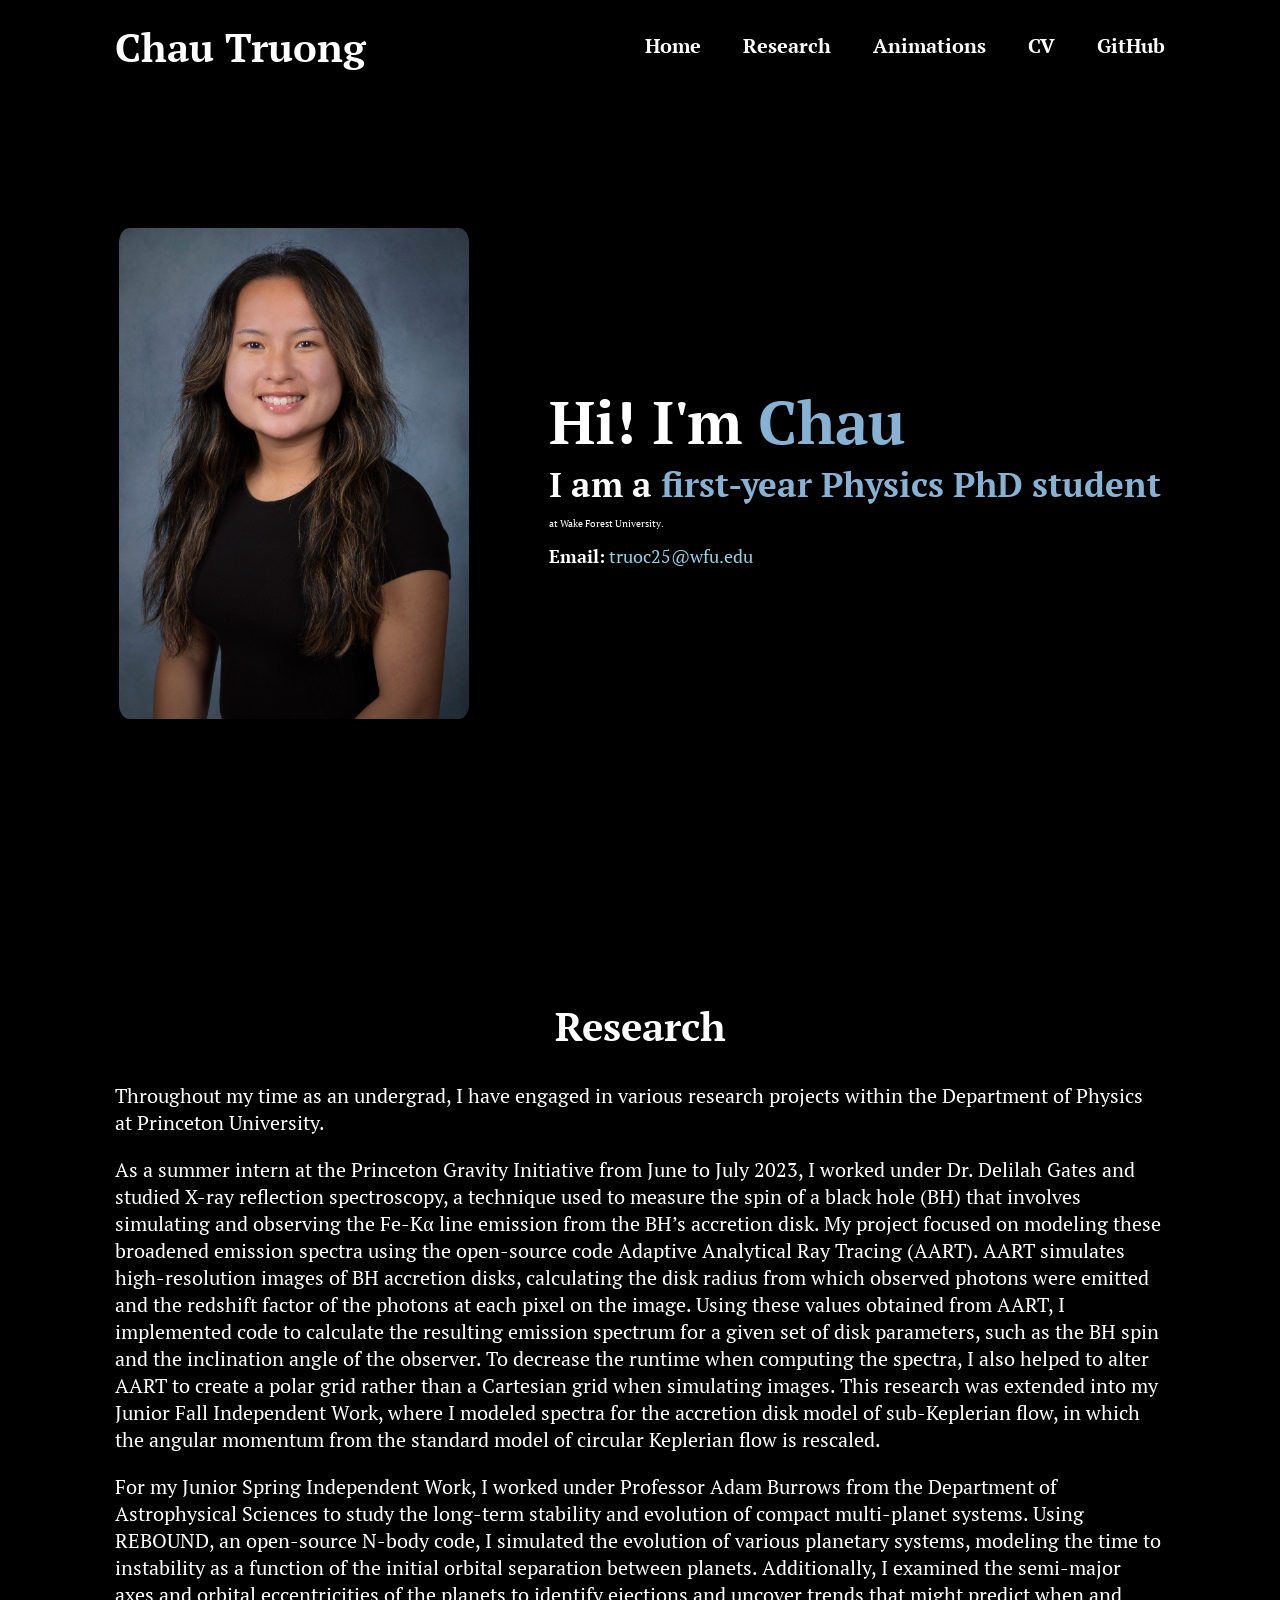
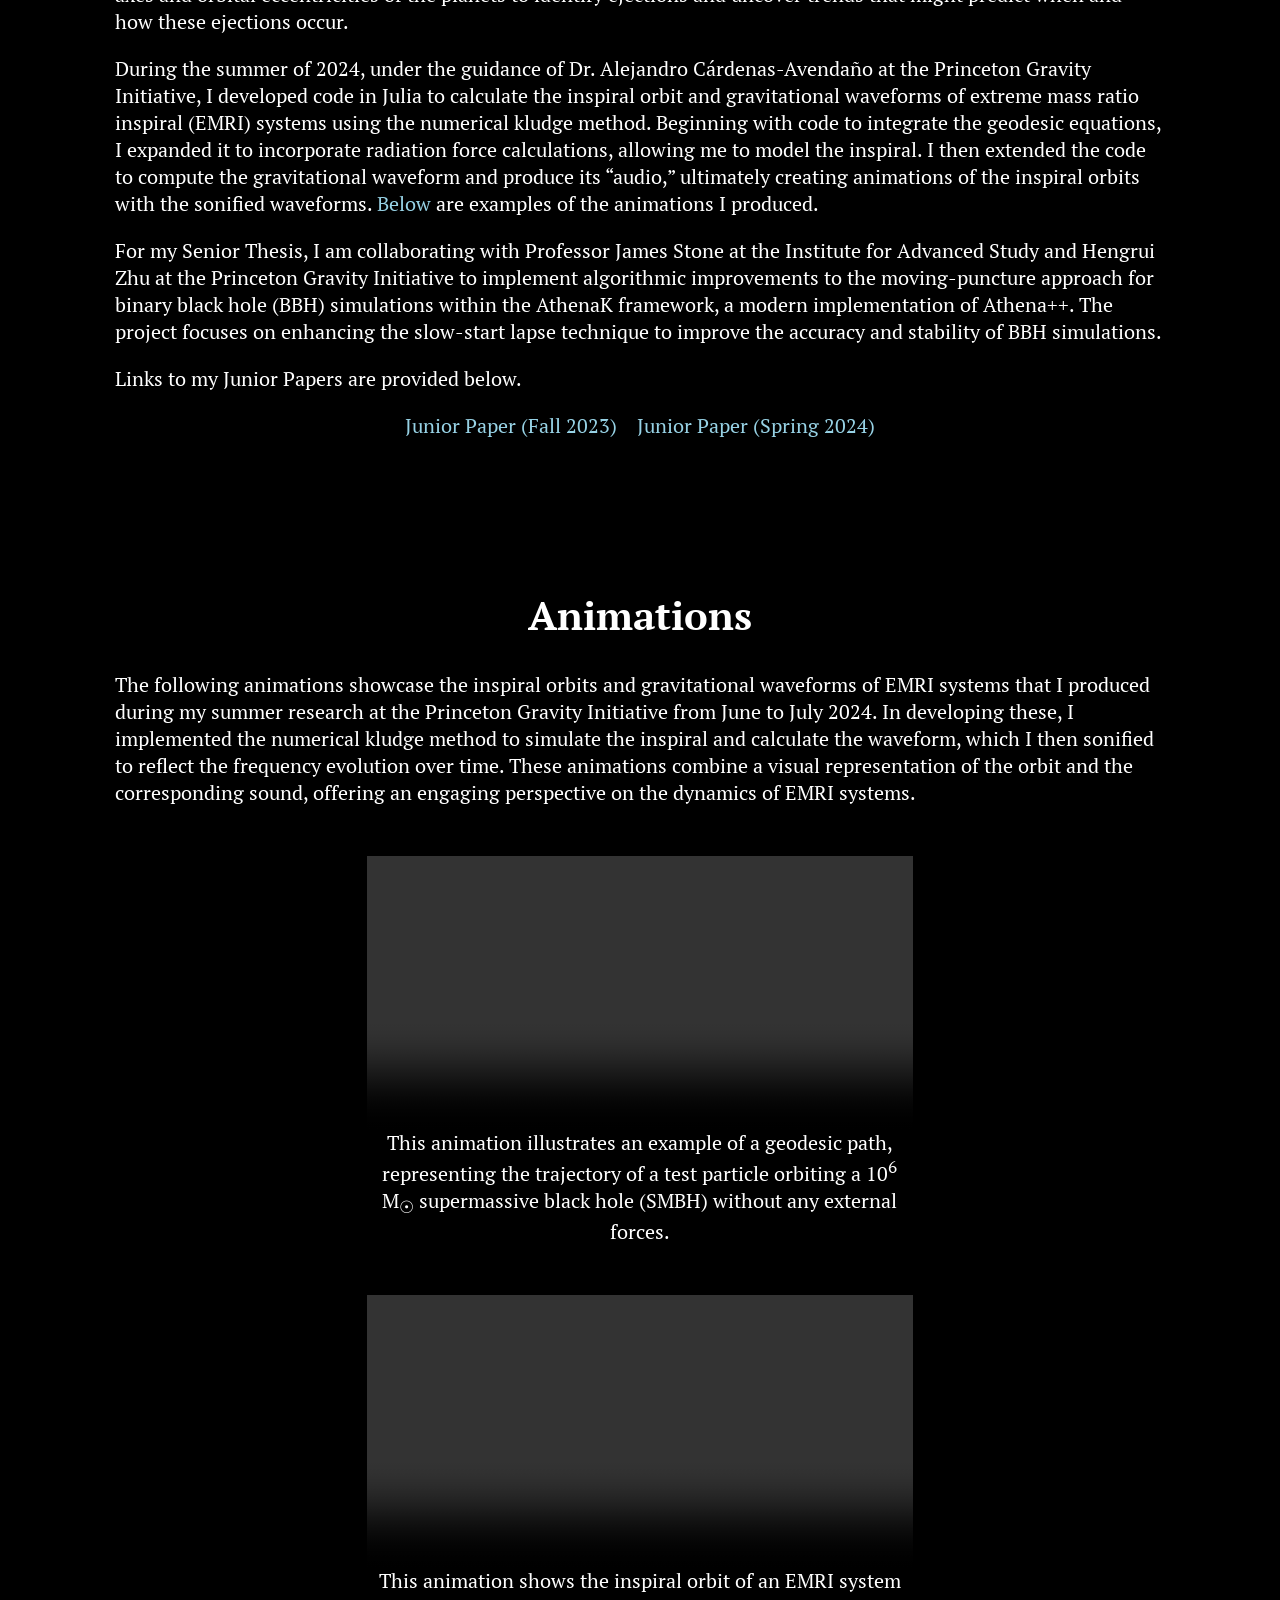
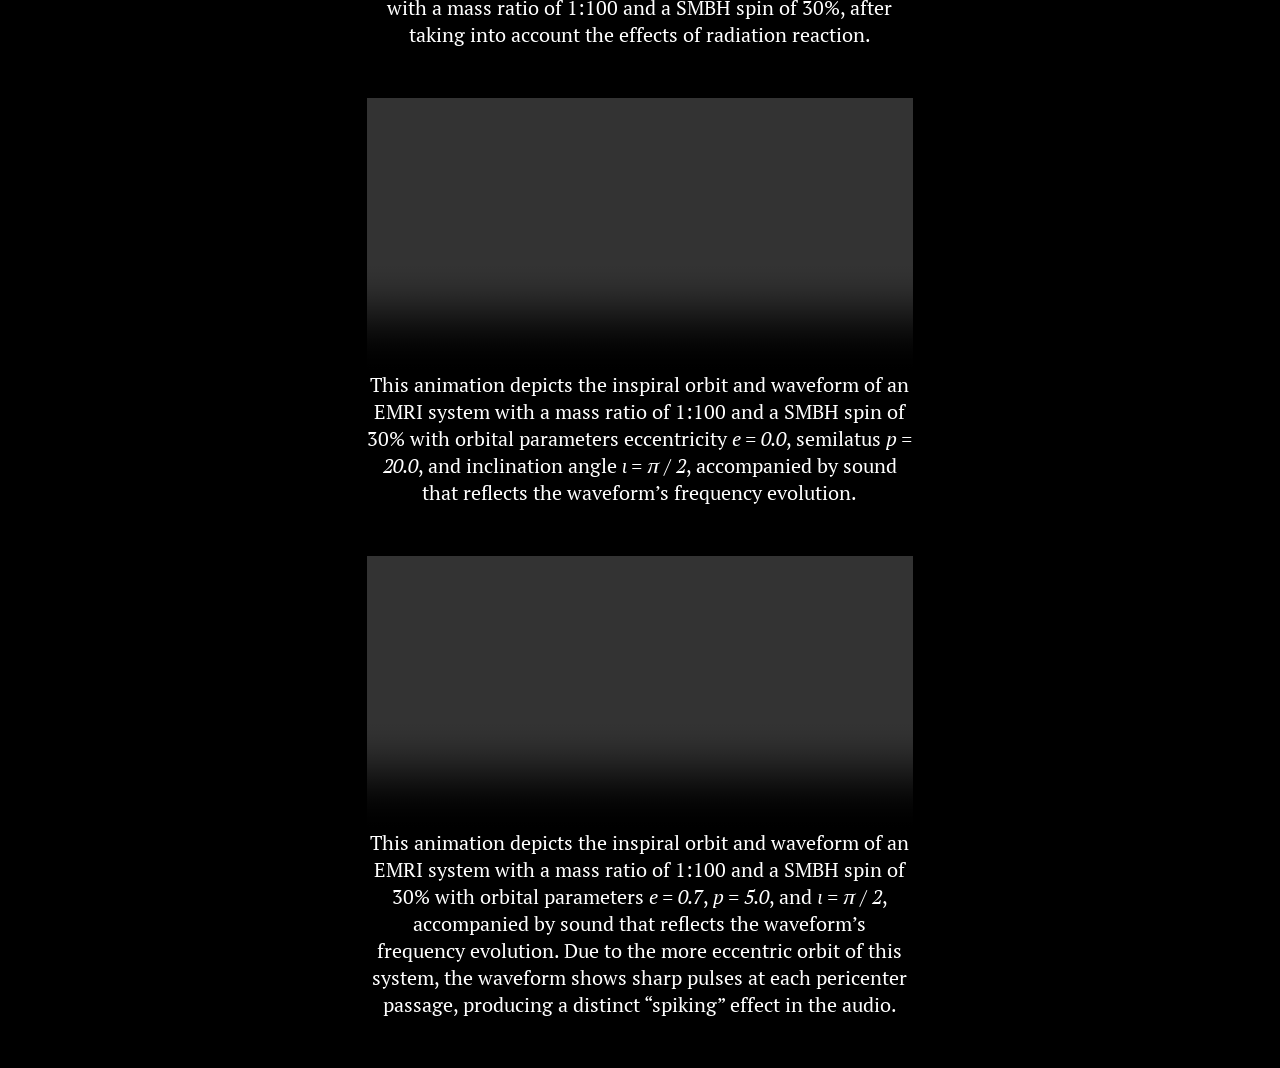
==== index.html @ 66f04764 "update november 2025" ====
<!DOCTYPE html>
<html lang="en">

<head>
    <meta charset="UTF-8">
    <meta name="viewport" content="width=device-width, initial-scale=1.0">
    <link rel="stylesheet" href="https://cdnjs.cloudflare.com/ajax/libs/font-awesome/6.5.2/css/all.min.css">
    <link rel="stylesheet" href="style.css">
    <title>Chau Truong</title>
    <style>
        html {
            scroll-behavior: smooth;
        }
    </style>
</head>

<body>

    <!-- Menu links -->
    <header>
        <a href="#" class="logo">Chau Truong</a>
        <nav>
            <a href="#home" class="active">Home</a>
            <a href="#research" class="active">Research</a>
            <a href="#animations" class="active">Animations</a>
            <a href="cv-fall24.pdf" class="active" target="_blank">CV</a>
            <a href="https://github.com/chautruo15" class="active" target="_blank">GitHub</a>
        </nav>
        <div class="menu-toggle" onclick="toggleMenu()">
            ☰
        </div>
    </header>

    <script>
        const menuToggle = document.querySelector('.menu-toggle');
        const nav = document.querySelector('nav');

        menuToggle.addEventListener('click', () => {
            nav.classList.toggle('active');
        });

        window.addEventListener('resize', () => {
            if (window.innerWidth > 1050) {
                nav.classList.remove('active'); // Remove 'active' class if screen width exceeds 1050px
            }
        });
    </script>

    <!-- About me -->
    <section id="home" class="home">
        <div class="home-img">
            <img src="faceboard.jpg" alt="" style="width: 350px; height: auto;">
        </div>
        <div class="home-content">
            <h1>Hi! I'm <span>Chau</span></h1>
            <h3 class="typing-text">I am a <span>first-year Physics PhD student</span></h3> at Wake Forest University.
            <!-- <p>
                About me text
            </p> -->
            <p class="email"><b>Email:</b> <a href="mailto:truoc25@wfu.edu" style="color: #97d2e5">truoc25@wfu.edu</a></p>
        </div>
    </section>

    <!-- Research -->
    <section id="research" class="research">
        <h2>Research</h2>
        <p>
            Throughout my time as an undergrad, I have engaged in various 
            research projects within the Department of Physics at Princeton University.
        </p>

        <p>
            As a summer intern at the Princeton Gravity Initiative from June to July 2023, 
            I worked under Dr. Delilah Gates and studied X-ray reflection spectroscopy, 
            a technique used to measure the spin of a black hole (BH) that involves 
            simulating and observing the Fe-K&alpha; line emission from the BH’s accretion disk. 
            My project focused on modeling these broadened emission spectra using the open-source 
            code Adaptive Analytical Ray Tracing (AART). AART simulates high-resolution images 
            of BH accretion disks, calculating the disk radius from which observed photons 
            were emitted and the redshift factor of the photons at each pixel on the image. 
            Using these values obtained from AART, I implemented code to calculate the resulting 
            emission spectrum for a given set of disk parameters, such as the BH spin and the 
            inclination angle of the observer. To decrease the runtime when computing the spectra, 
            I also helped to alter AART to create a polar grid rather than a Cartesian grid 
            when simulating images. This research was extended into my Junior Fall Independent Work, 
            where I modeled spectra for the accretion disk model of sub-Keplerian flow, in which the angular 
            momentum from the standard model of circular Keplerian flow is rescaled. 
        </p>

        <p>
            For my Junior Spring Independent Work, I worked under Professor Adam Burrows 
            from the Department of Astrophysical Sciences to study the long-term stability 
            and evolution of compact multi-planet systems. Using REBOUND, an open-source N-body code, 
            I simulated the evolution of various planetary systems, modeling the time to instability 
            as a function of the initial orbital separation between planets. Additionally, I examined 
            the semi-major axes and orbital eccentricities of the planets to identify ejections and uncover 
            trends that might predict when and how these ejections occur.
        </p>

        <p>
            During the summer of 2024, under the guidance of Dr. Alejandro Cárdenas-Avendaño at the 
            Princeton Gravity Initiative, I developed code in Julia to calculate the inspiral orbit 
            and gravitational waveforms of extreme mass ratio inspiral (EMRI) systems using the numerical 
            kludge method. Beginning with code to integrate the geodesic equations, I expanded it to 
            incorporate radiation force calculations, allowing me to model the inspiral. I then extended 
            the code to compute the gravitational waveform and produce its “audio,” ultimately creating 
            animations of the inspiral orbits with the sonified waveforms. 
            <a href="#animations" class="active" style="color: #97d2e5">Below</a> are examples of the 
            animations I produced.
        </p>

        <p> 
            For my Senior Thesis, I am collaborating with Professor James Stone at the Institute for 
            Advanced Study and Hengrui Zhu at the Princeton Gravity Initiative to implement 
            algorithmic improvements to the moving-puncture approach for binary black hole (BBH) 
            simulations within the AthenaK framework, a modern implementation of Athena++. 
            The project focuses on enhancing the slow-start lapse technique to improve the 
            accuracy and stability of BBH simulations.
        </p>

        <!-- JP links -->
        <p>Links to my Junior Papers are provided below.</p>
        <div class="jp-pdfs">
            <a href="fall-jp.pdf" style="color: #97d2e5" target="_blank">Junior Paper (Fall 2023)</a>
            <a href="spring-jp.pdf" style="color: #97d2e5" target="_blank">Junior Paper (Spring 2024)</a>
        </div>
    </section>

    <!-- Animations -->
    <section id="animations" class="animations">
        <h2>Animations</h2>
        <p>
            The following animations showcase the inspiral orbits and 
            gravitational waveforms of EMRI systems that I produced during 
            my summer research at the Princeton Gravity Initiative from June 
            to July 2024. In developing these, I implemented the numerical 
            kludge method to simulate the inspiral and calculate the waveform, 
            which I then sonified to reflect the frequency evolution over time. 
            These animations combine a visual representation of the orbit and 
            the corresponding sound, offering an engaging perspective on the 
            dynamics of EMRI systems.
        </p>
    
        <!-- MP4s -->
        <div class="video-container">
            <video controls>
                <source src="./geodesics-two-panel.mp4" type="video/mp4">
            </video>
            <p>
                This animation illustrates an example of a geodesic path, 
                representing the trajectory of a test particle orbiting a 
                10<sup>6</sup> M<sub>&#x2609;</sub> supermassive black hole 
                (SMBH) without any external forces.
            </p>
        </div>
    
        <div class="video-container">
            <video controls>
                <source src="./inspiral-two-panel.mp4" type="video/mp4">
            </video>
            <p>
                This animation shows the inspiral orbit of an EMRI system with 
                a mass ratio of 1:100 and a SMBH spin of 30%, after taking into 
                account the effects of radiation reaction.
            </p>
        </div>
    
        <div class="video-container">
            <video controls>
                <source src="./inspiral-waveform-animation-sound-e0.0-p20.0-iota1.57-v2.mp4" type="video/mp4">
            </video>
            <p>
                This animation depicts the inspiral orbit and waveform of an 
                EMRI system with a mass ratio of 1:100 and a SMBH spin of 30% 
                with orbital parameters eccentricity <i>e = 0.0</i>, semilatus <i>p = 20.0</i>, 
                and inclination angle <i>&iota; = &pi; / 2</i>, accompanied by sound that 
                reflects the waveform’s frequency evolution.
            </p>
        </div>
    
        <div class="video-container">
            <video controls>
                <source src="./inspiral-waveform-animation-sound-e0.7-p5.0-iota1.57-v2.mp4" type="video/mp4">
            </video>
            <p>
                This animation depicts the inspiral orbit and waveform of an 
                EMRI system with a mass ratio of 1:100 and a SMBH spin of 30% 
                with orbital parameters <i>e = 0.7</i>, <i>p = 5.0</i>, and 
                <i>&iota; = &pi; / 2</i>, accompanied by sound that reflects the 
                waveform’s frequency evolution. Due to the more eccentric 
                orbit of this system, the waveform shows sharp pulses at 
                each pericenter passage, producing a distinct “spiking” 
                effect in the audio.
            </p>
        </div>
    </section>    

</body>

</html>
---- style.css ----
@import url('https://fonts.googleapis.com/css2?family=PT+Serif:ital,wght@0,400;0,700;1,400;1,700&display=swap');

*{
    border: none;
    box-sizing: border-box;
    font-family: 'PT Serif';
    margin: 0;
    outline: none;
    padding: 0;
    text-decoration: none;
}

html{
    font-size: 62.5%;
}

body{
    background-color: black;
    color: white;
    width: 100%;
    height: 100vh;
}

header{
    position: fixed;
    top: 0;
    left: 0;
    align-items: center;
    background-color: black;
    display: flex;
    justify-content: space-between;
    width: 100%;
    padding: 2rem 9%;
    z-index: 100;
}

.logo{
    color: white;
    cursor: pointer;
    font-size: 4rem;
    font-weight: 1000;
    transition: 0.5s ease;
}

.logo:hover {
    transform: scale(1.1);
}

nav a {
    border-bottom: 3px solid transparent; 
    color: white;
    display: inline-block;
    font-size: 2rem;
    font-weight: 550;
    margin-left: 4rem;
    transition: transform 0.3s ease, color 0.3s ease;
}

nav a:hover {
    border-bottom: 3px solid #87b2d3;
    color: #87b2d3;
    transform: scale(1.1);
}

.menu-toggle {
    color: white;
    cursor: pointer;
    display: none;
    font-size: 4rem;
    position: absolute; 
    top: 1.2rem;
    right: 1.2rem;
    z-index: 101;
    transition: 0.5s ease;
}

.menu-toggle:hover {
    transform: scale(1.1);
}

@media (max-width: 1050px) {
    .menu-toggle {
        cursor: pointer;
        display: block;
        position: absolute;
        top: 1rem;
        right: 1rem;
    }
    nav {
        position: absolute;
        top: 90px;
        right: 0;
        width: 98.5%;
        max-height: 0;
        background-color: black;
        overflow: hidden;
        transform: translateY(-20px);
        transition: max-height 0.5s ease-in-out, transform 0.5s ease-in-out;
        display: flex;
        flex-direction: column;
        align-items: flex-start;
    }
    
    nav.active {
        visibility: visible;
        max-height: 500px;
        padding-bottom: 0.65rem;
        transform: translateY(0);
        transition: max-height 0.5s ease-in-out, transform 0.5s ease-in-out;
    }

    nav a {
        display: inline-block;
        font-size: 2rem;
        margin: 0.75rem;
        color: white;
        text-decoration: none;
        transition: color 0.3s ease;
    }

    nav a:hover {
        color: #87b2d3;
    }
}

section{
    min-height: 100vh;
    padding: 5rem 9% 5rem;
    padding-top: 10rem;
}

.home{
    align-items: center;
    background-color: black;
    display: flex;
    gap: 8rem;
    justify-content: center;
}

.home .home-content h1{
    font-size: 6rem;
    font-weight: 700;
    line-height: 1.3;
}

span{
    color: #87b2d3;
}

.home-content h3{
    font-size: 3.5rem;
    font-weight: 700;
    margin-bottom: 1rem;
}

.home-content p{
    font-size: 1.75rem;
}

.home-content .email {
    font-size: 1.75rem;
    margin-top: 1.5rem;
}

.home-img{
    border-radius: 50%;
}

.home-img img{
    position: relative;
    width: 32vw;
    border-radius: 3%;
    transition: 0.2s linear;
}

@media (max-width: 1050px) {
    .home {
        align-items: center;
        flex-direction: column;
    }
    .home-content {
        order: 1;
        margin-top: 5rem;
        text-align: center;
    }
    .home-img {
        order: 2;
    }
}

.research {
    /* align-items: center; */
    background-color: black;
    display: flex;
    flex-direction: column;
    gap: 2rem;
    text-align: left; 
}

.research h2 {
    color: white;
    font-size: 4rem;
    line-height: 1.3;
    margin-bottom: 1rem;
    text-align: center; 
}

.research p {
    font-size: 2rem;
}

.jp-pdfs {
    display: flex;
    font-size: 2rem;
    gap: 2rem;
    justify-content: center;
}

.animations {
    background-color: black;
    display: flex;
    flex-direction: column;
    gap: 2rem;
}

.animations h2 {
    color: white;
    font-size: 4rem;
    line-height: 1.3;
    margin-bottom: 1rem;
    text-align: center;
}

.animations p:first-of-type { 
    font-size: 2rem;
    text-align: left;
}

.animations .video-container {
    margin: auto;
    display: block;
    width: 50%;
    max-width: 100%;
    text-align: center;
    padding-top: 3rem;
}

.animations .video-container video {
    width: 100%;
    display: block;
}

.animations .video-container p {
    font-size: 2rem;
    text-align: center;
    margin: 0;
}

@media (max-width: 1300px) {
    .animations .video-container {
        width: 52%;
    }
}

@media (max-width: 1200px) {
    .animations .video-container {
        width: 55%;
    }
}

@media (max-width: 1100px) {
    .animations .video-container {
        width: 57%;
    }
}

@media (max-width: 1000px) {
    .animations .video-container {
        width: 60%;
    }
}

@media (max-width: 900px) {
    .animations .video-container {
        width: 65%;
    }
}

@media (max-width: 800px) {
    .animations .video-container {
        width: 70%;
    }
}

@media (max-width: 700px) {
    .animations .video-container {
        width: 75%;
    }
}

@media (max-width: 600px) {
    .animations .video-container {
        width: 80%;
    }
}

@media (max-width: 500px) {
    .animations .video-container {
        width: 90%;
    }
}

@media (max-width: 400px) {
    .animations .video-container {
        width: 98%;
    }
}
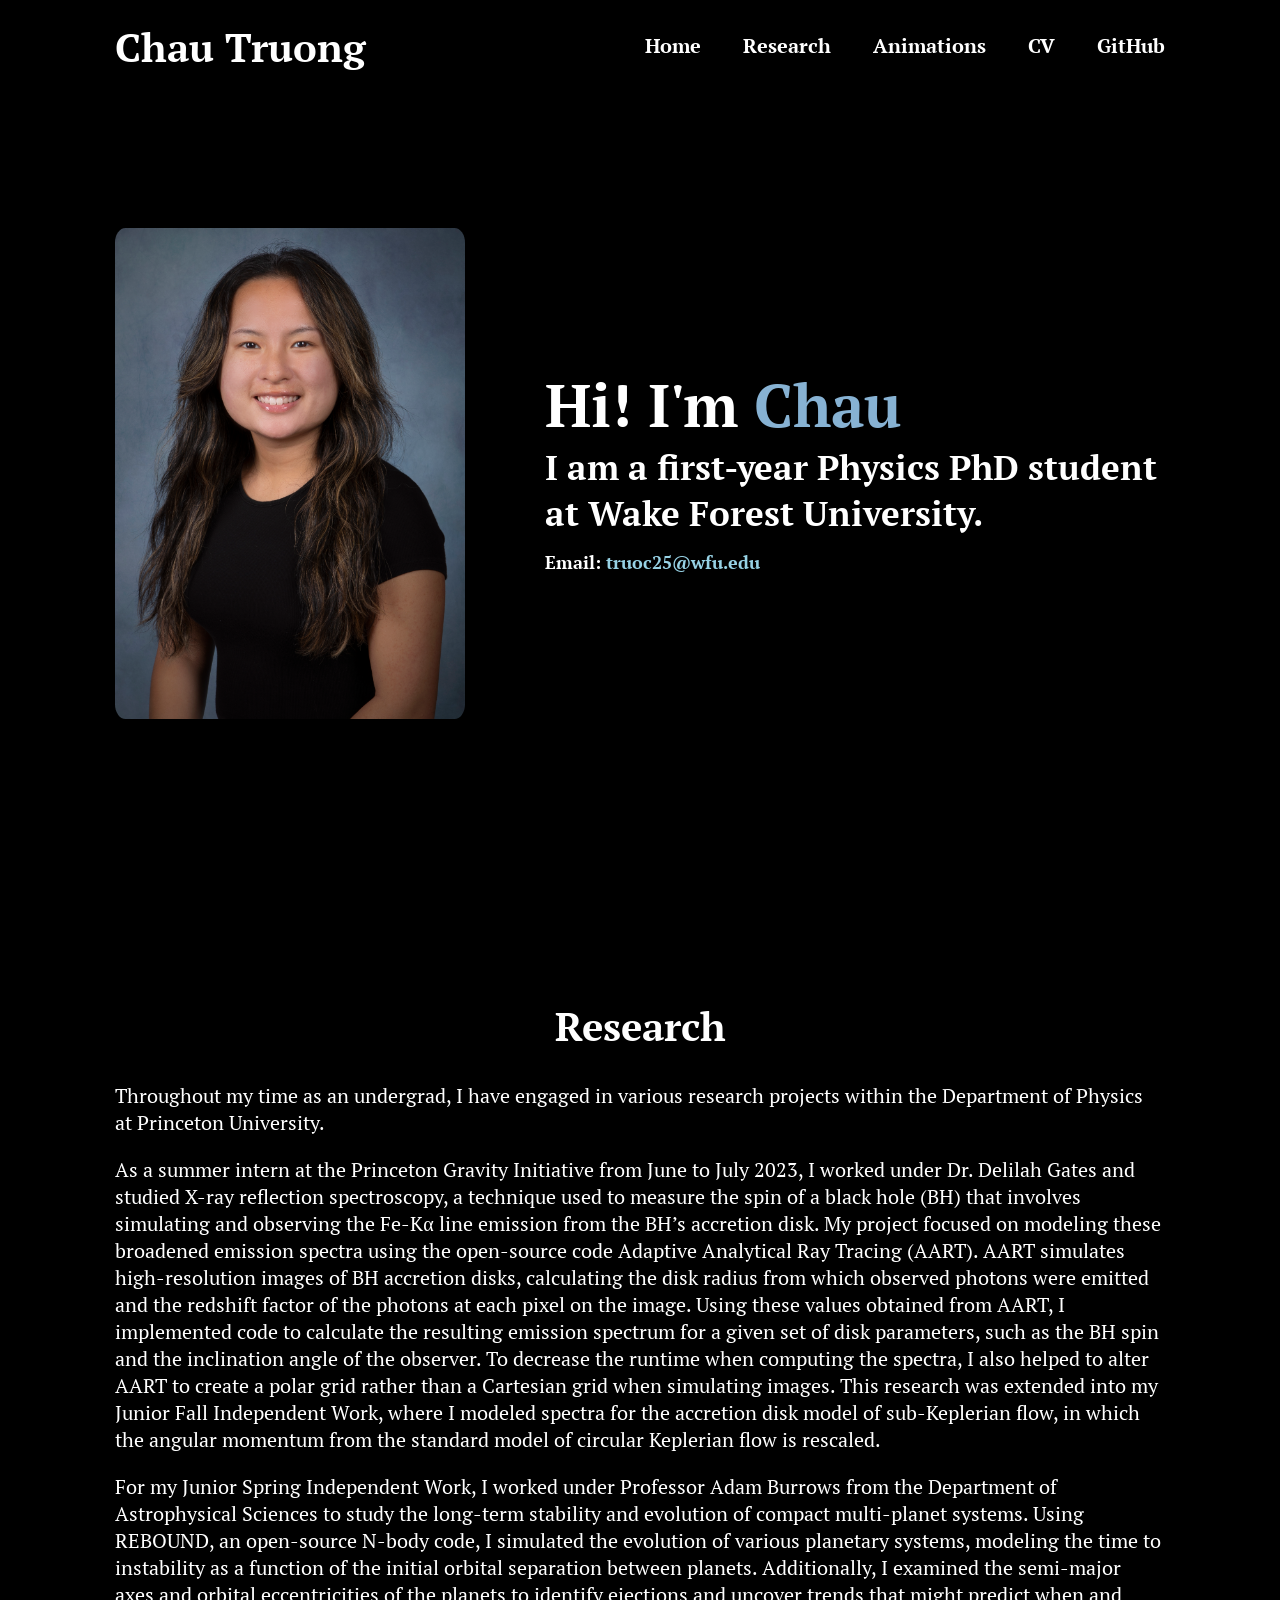
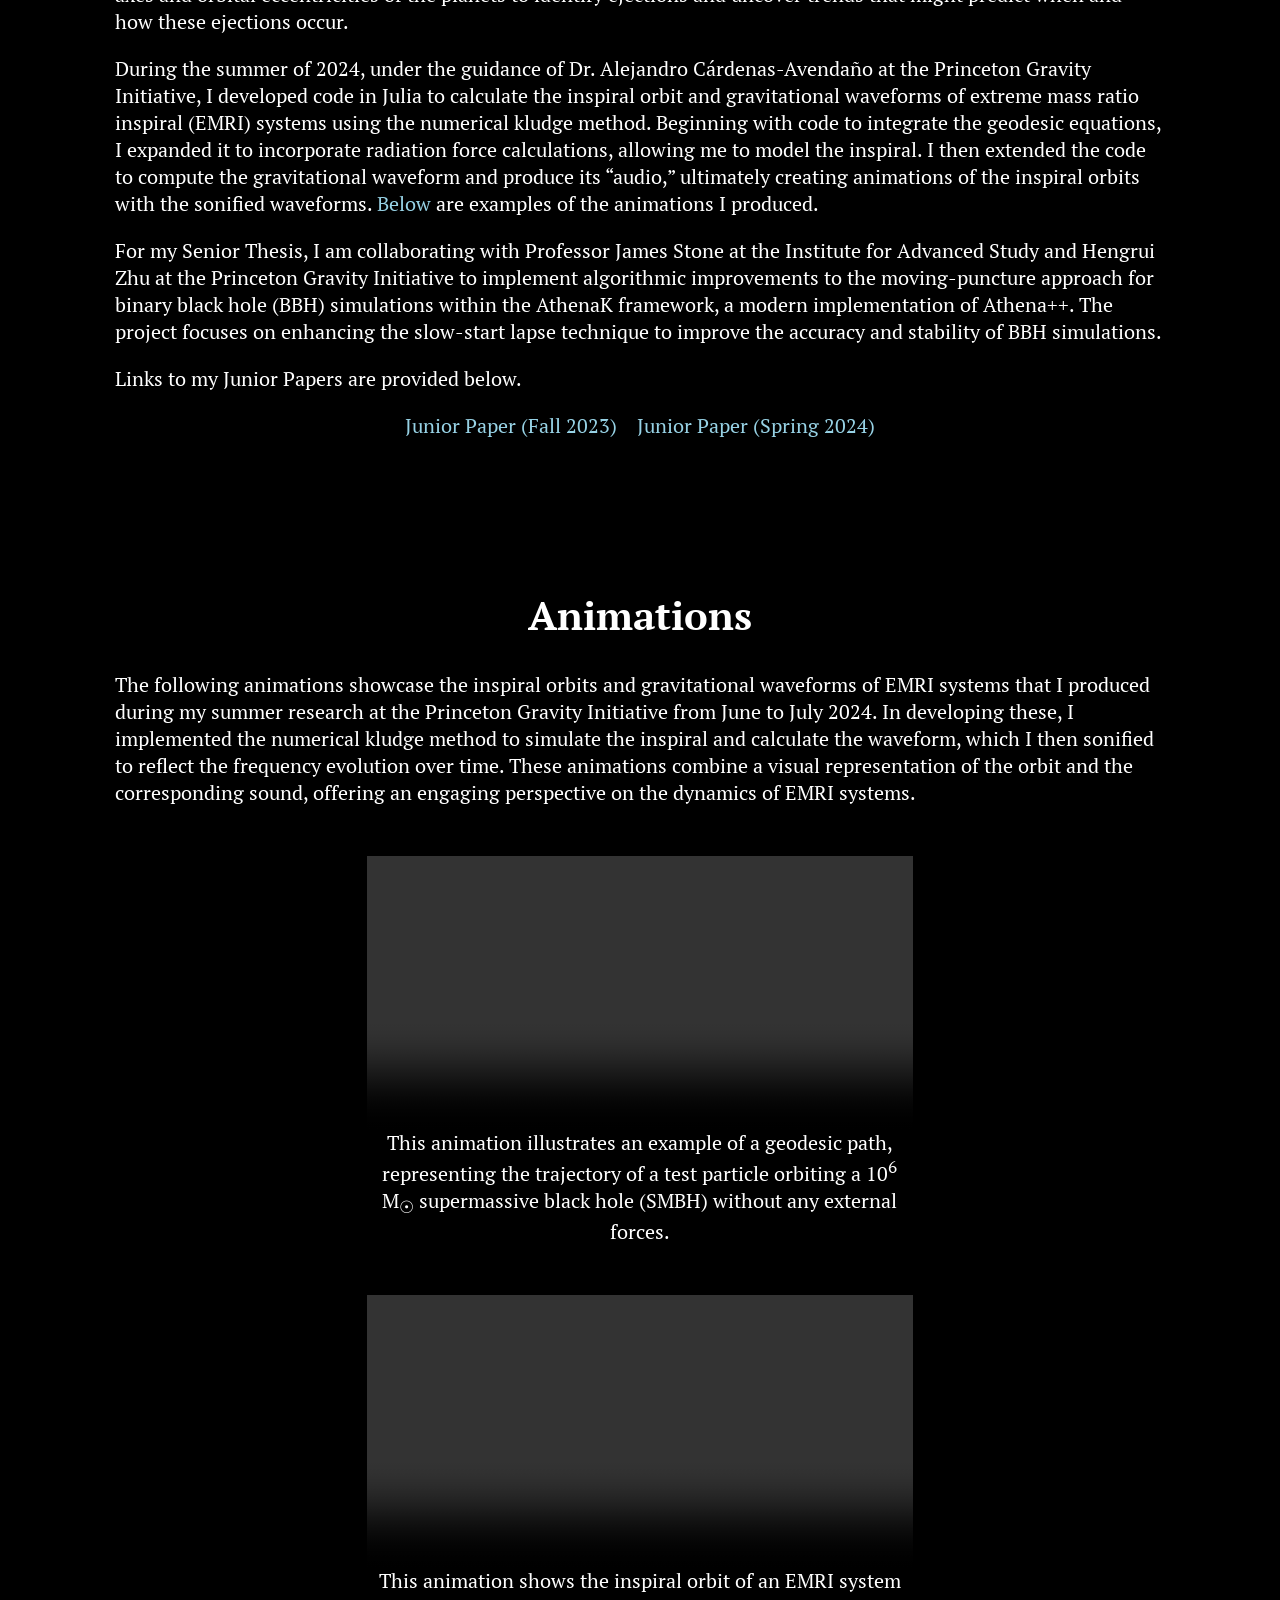
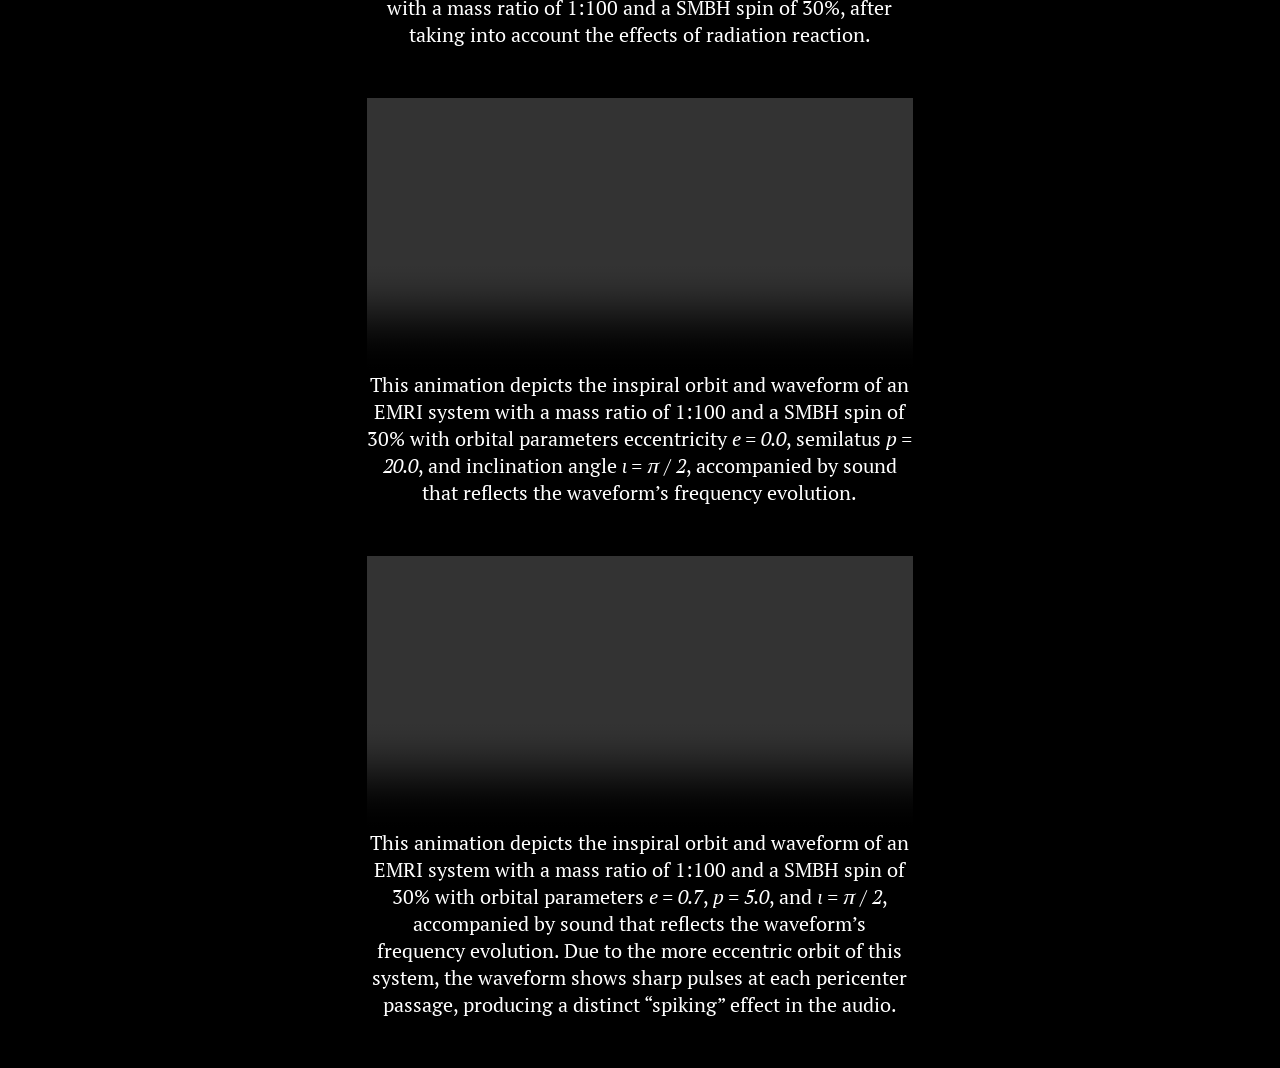
==== commit 9506e3f6: "fixed error from nov 25 update" ====
--- a/index.html
+++ b/index.html
@@ -53,7 +53,7 @@
         </div>
         <div class="home-content">
             <h1>Hi! I'm <span>Chau</span></h1>
-            <h3 class="typing-text">I am a <span>first-year Physics PhD student</span></h3> at Wake Forest University.
+            <h3 class="typing-text">I am a first-year Physics PhD student at Wake Forest University.
             <!-- <p>
                 About me text
             </p> -->
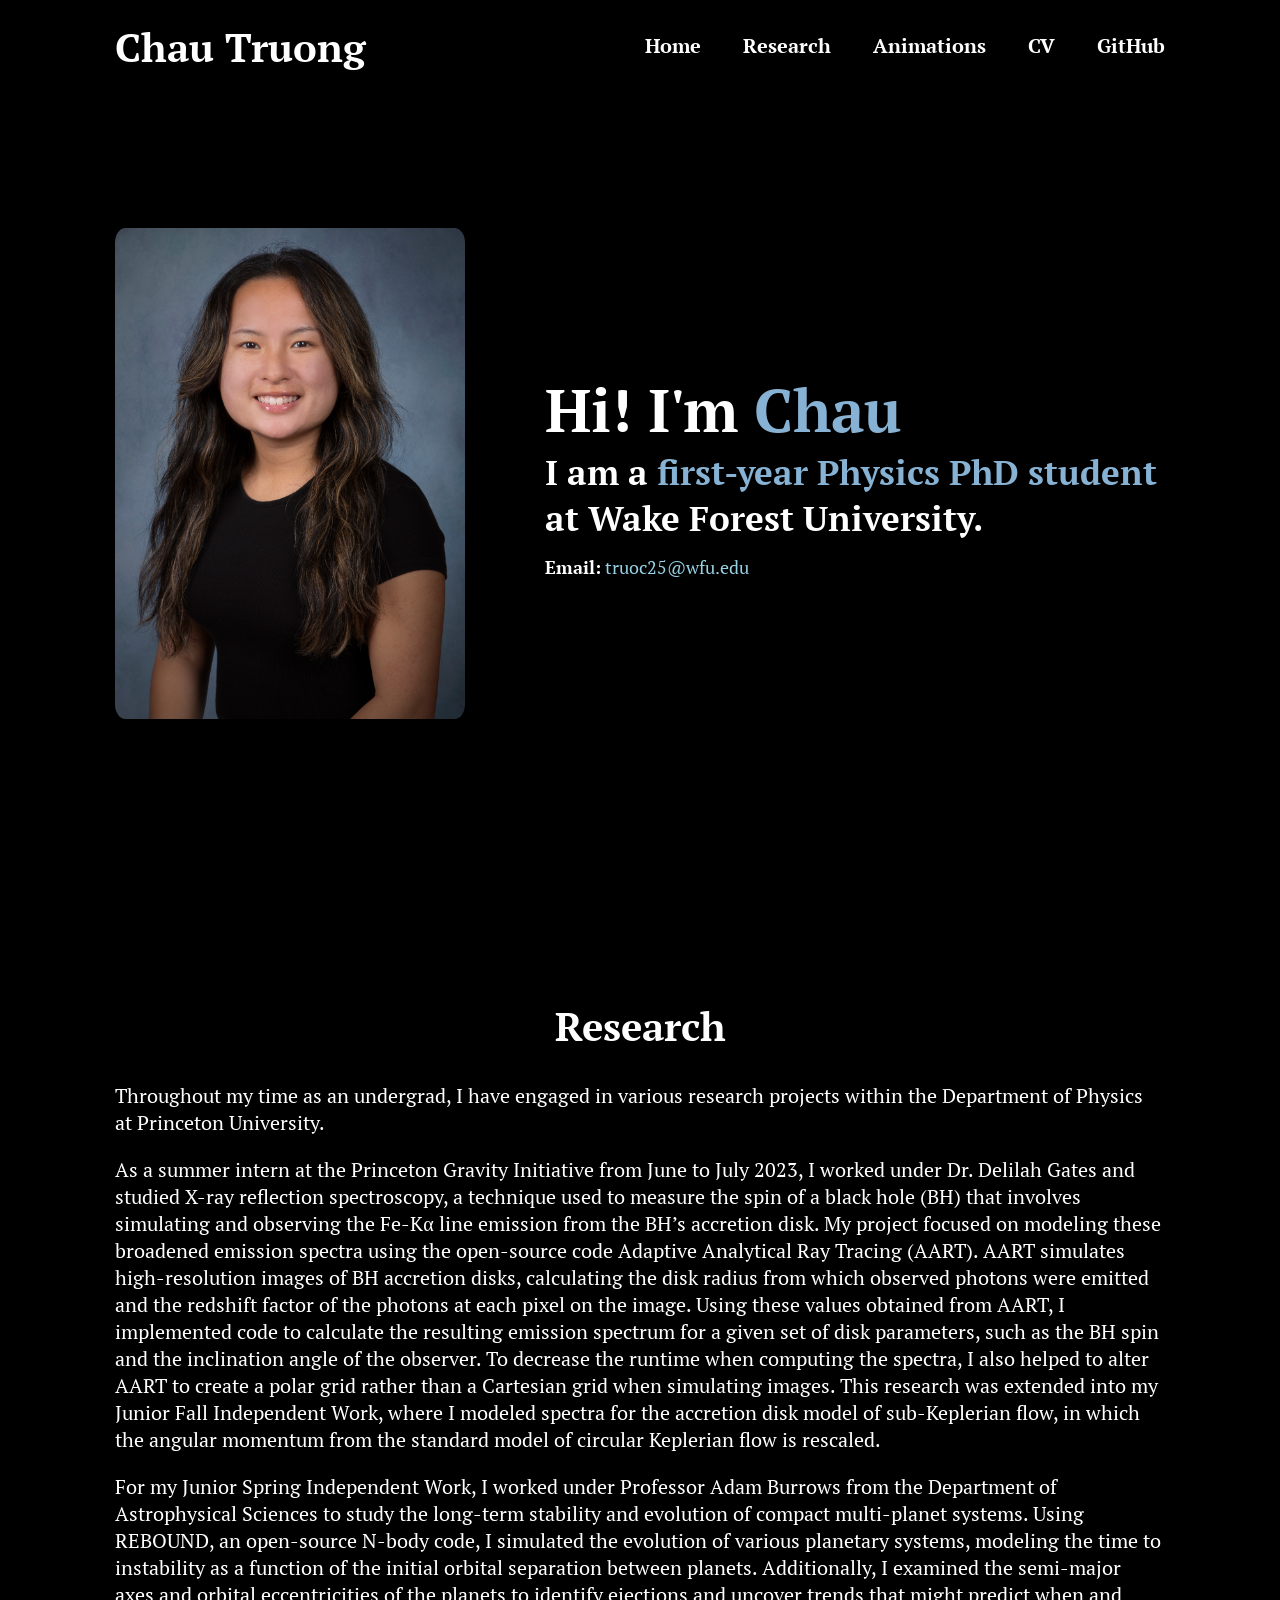
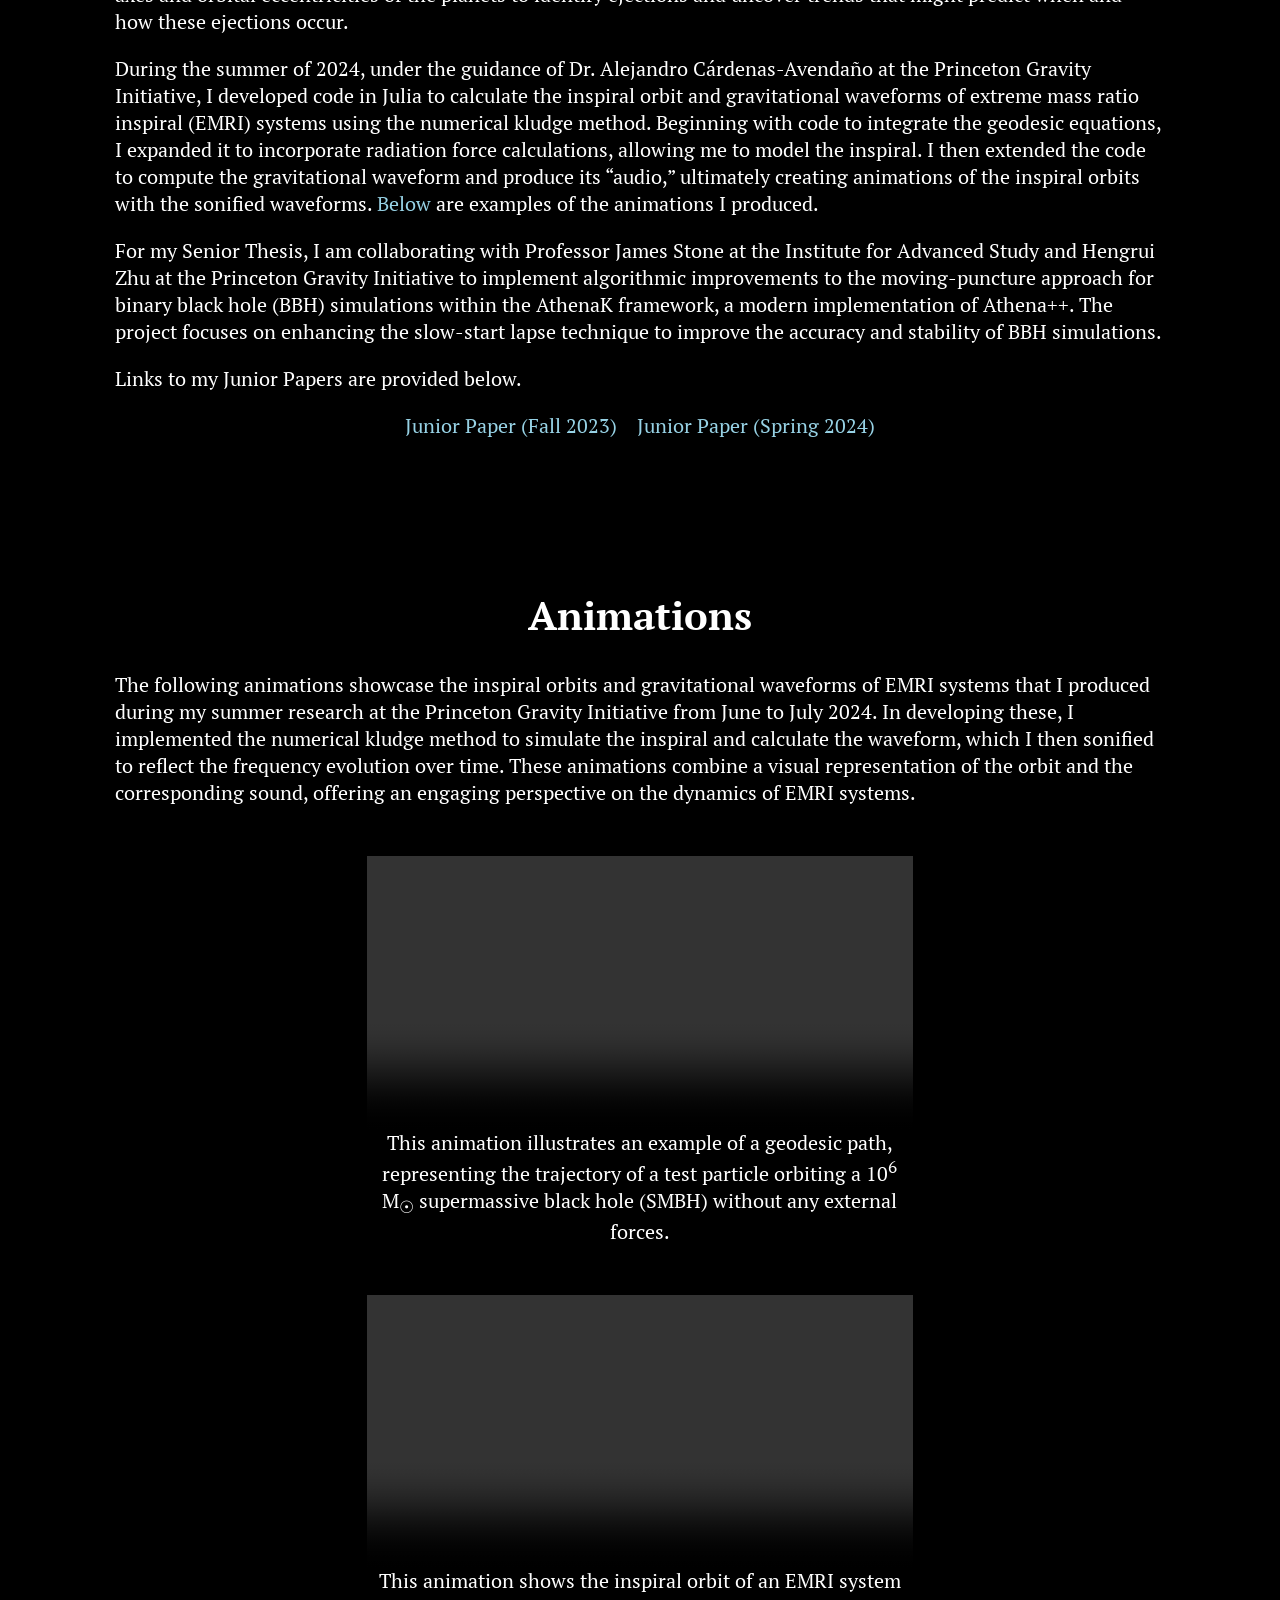
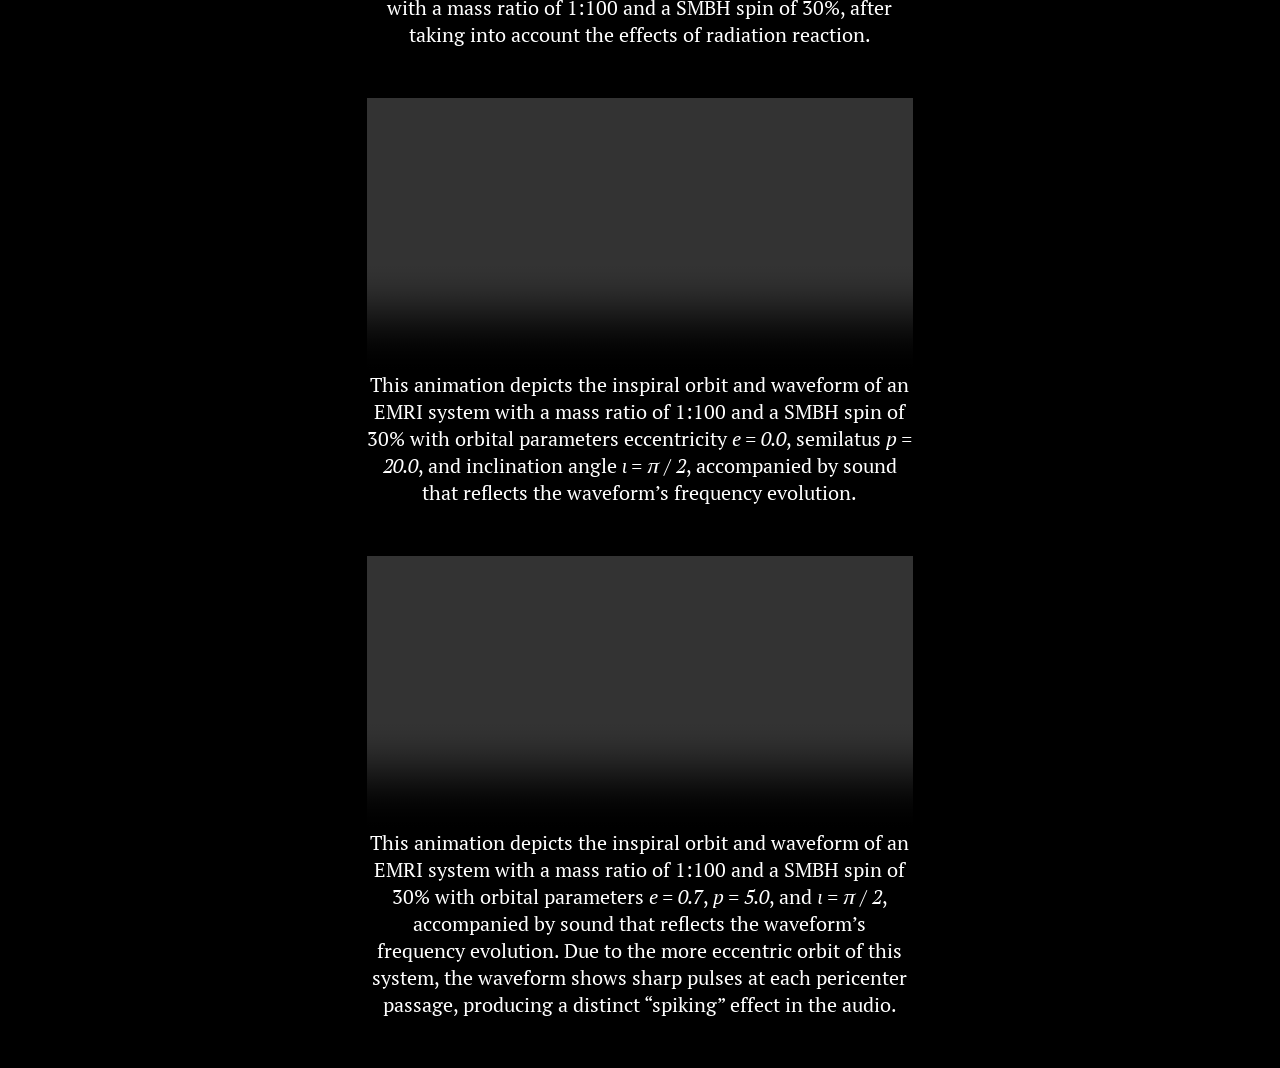
==== commit 1b1cbd8c: "fixed another error" ====
--- a/index.html
+++ b/index.html
@@ -53,7 +53,7 @@
         </div>
         <div class="home-content">
             <h1>Hi! I'm <span>Chau</span></h1>
-            <h3 class="typing-text">I am a first-year Physics PhD student at Wake Forest University.
+            <h3 class="typing-text">I am a <span>first-year Physics PhD student</span> at Wake Forest University.</h3>
             <!-- <p>
                 About me text
             </p> -->
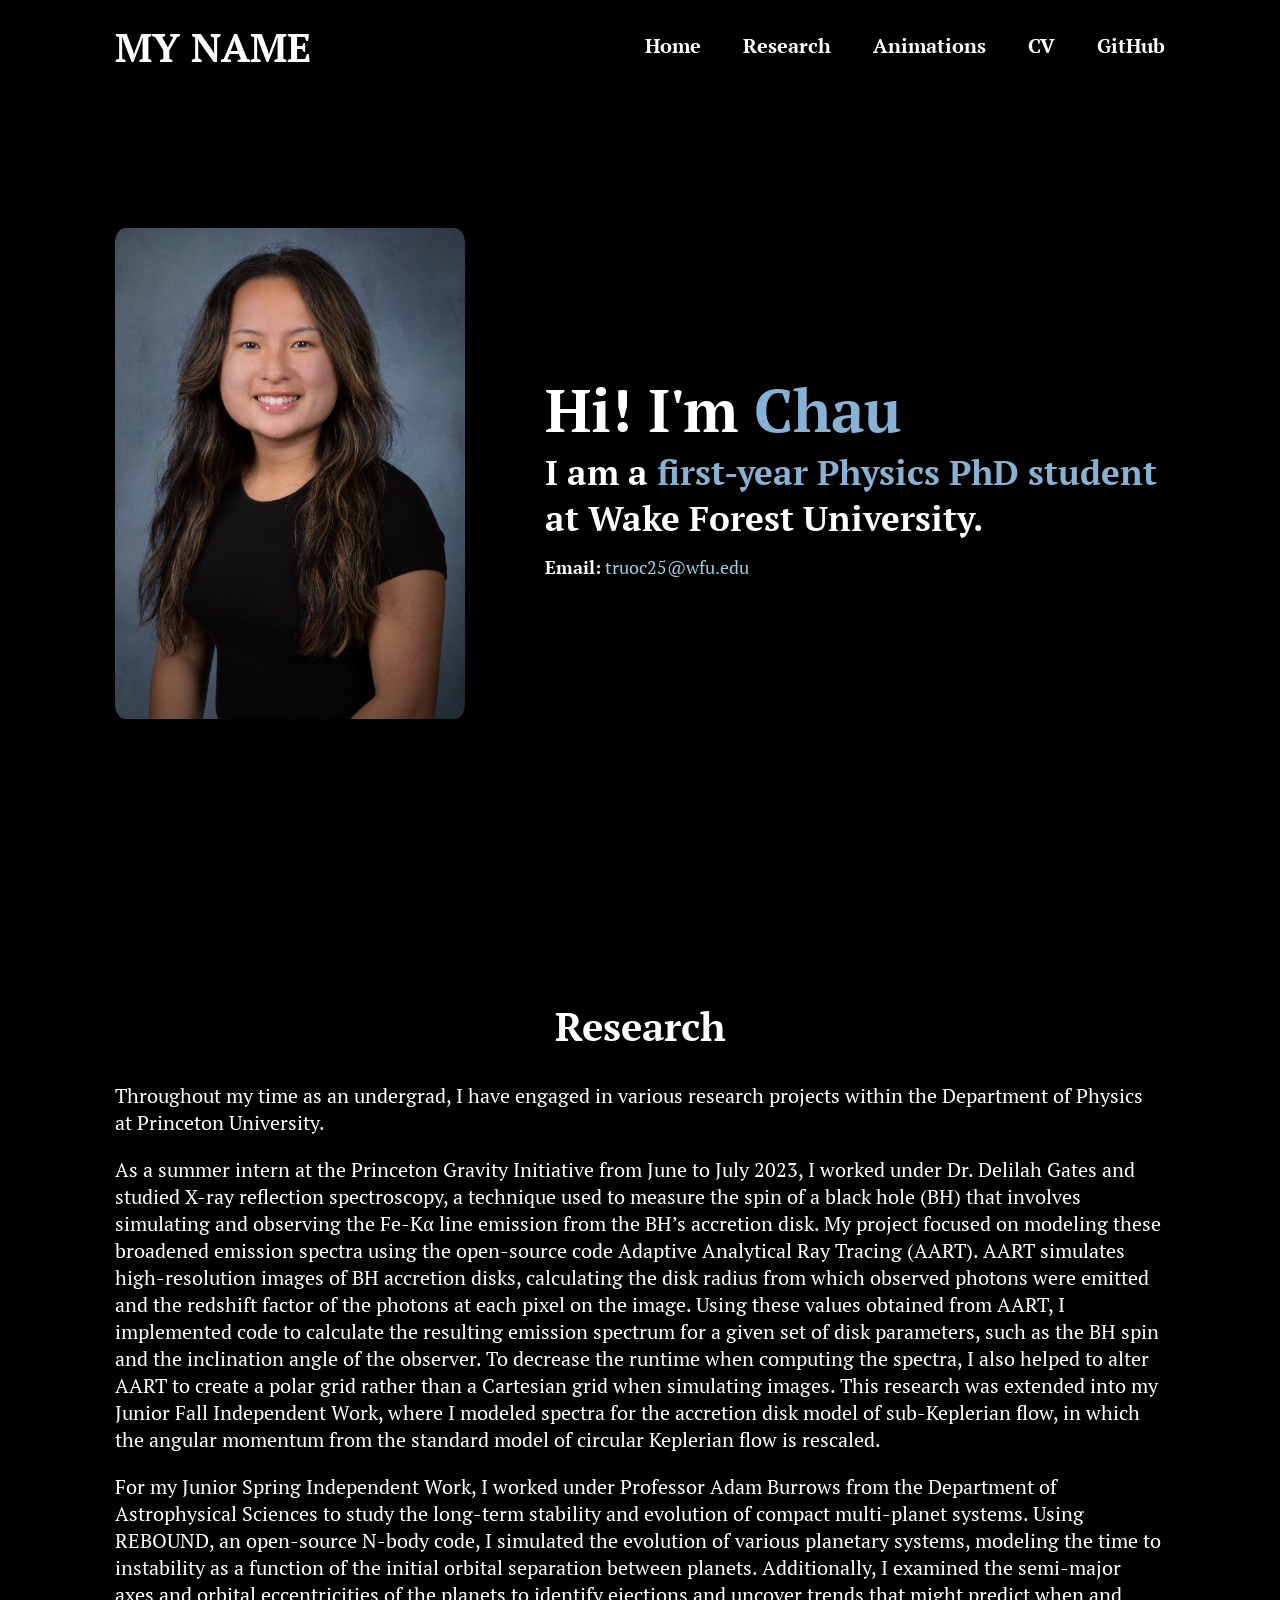
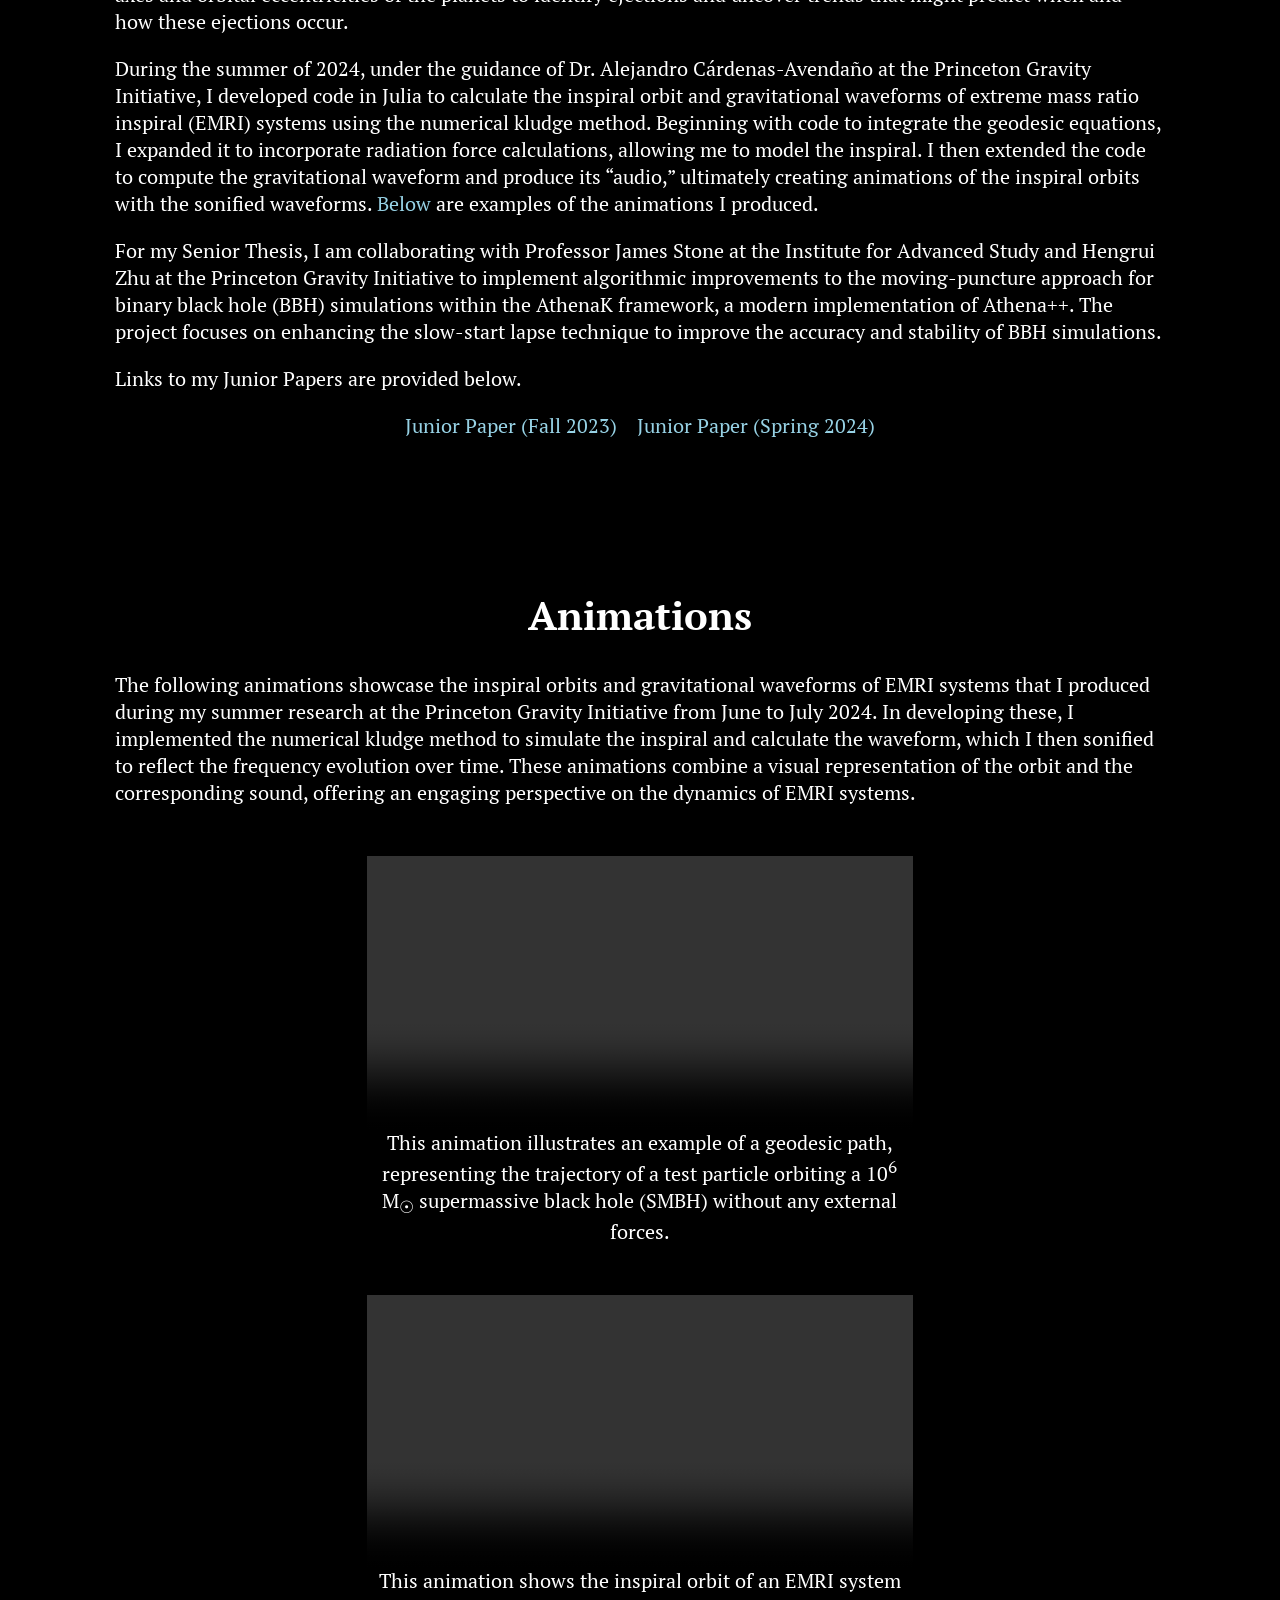
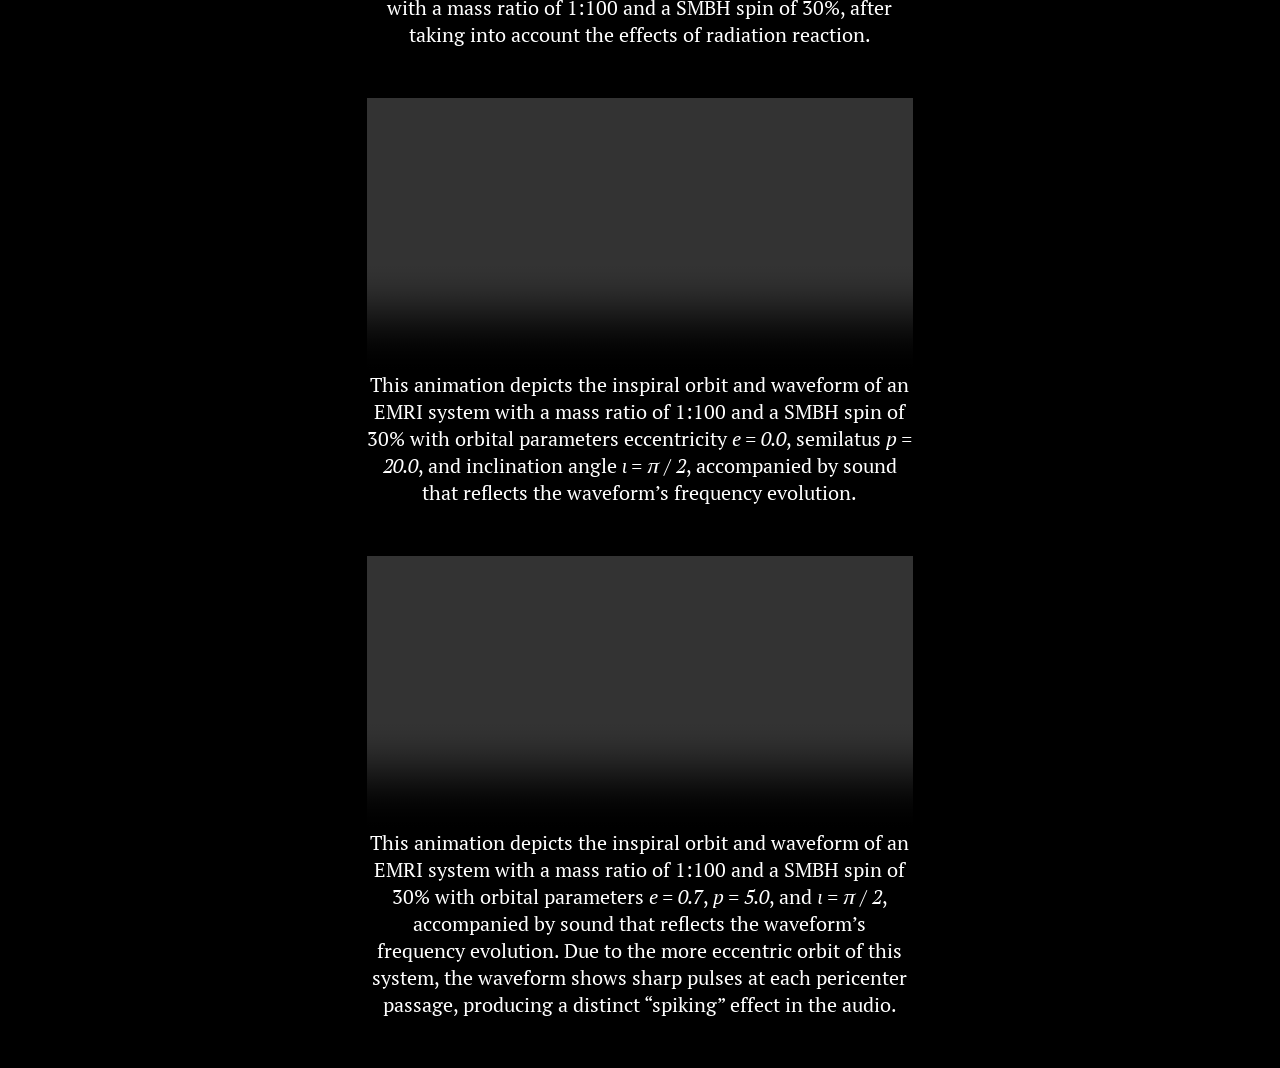
==== commit bb4bbe13: "Test" ====
--- a/index.html
+++ b/index.html
@@ -18,7 +18,7 @@
 
     <!-- Menu links -->
     <header>
-        <a href="#" class="logo">Chau Truong</a>
+        <a href="#" class="logo">MY NAME</a>
         <nav>
             <a href="#home" class="active">Home</a>
             <a href="#research" class="active">Research</a>
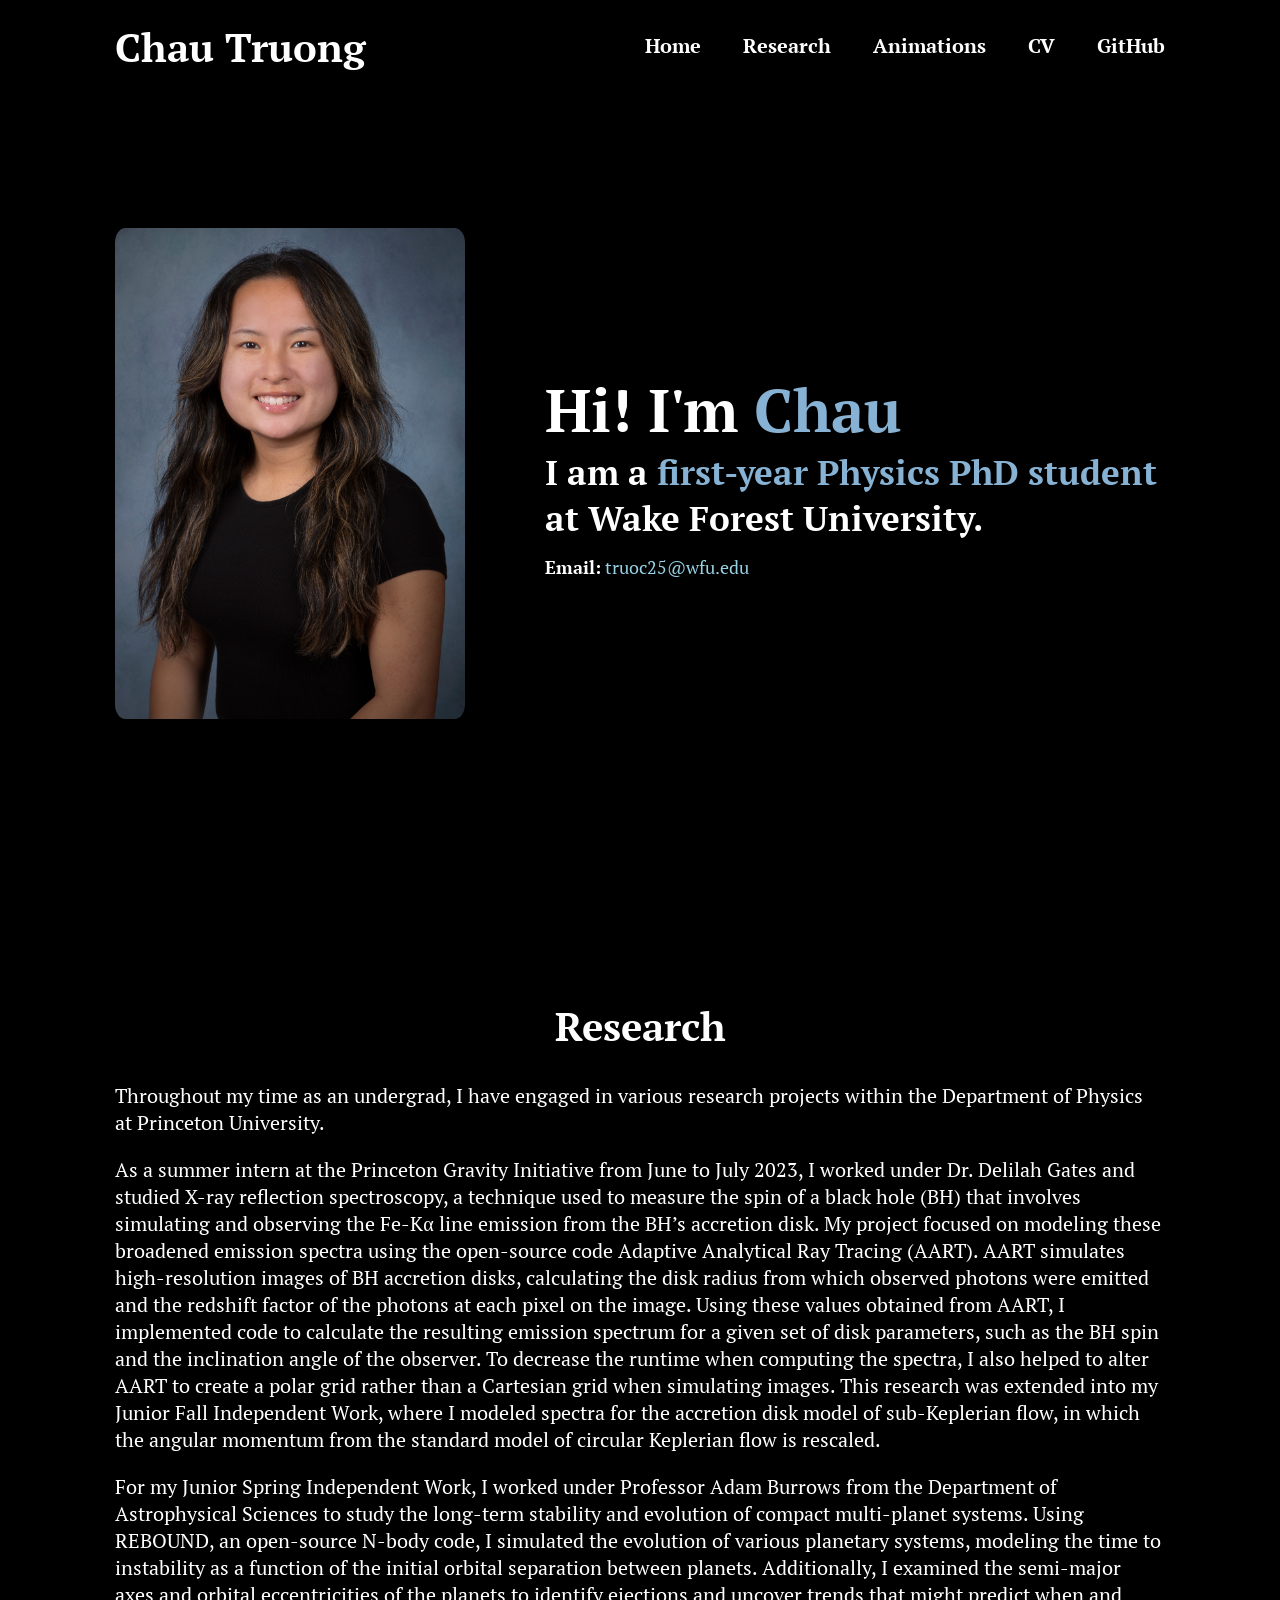
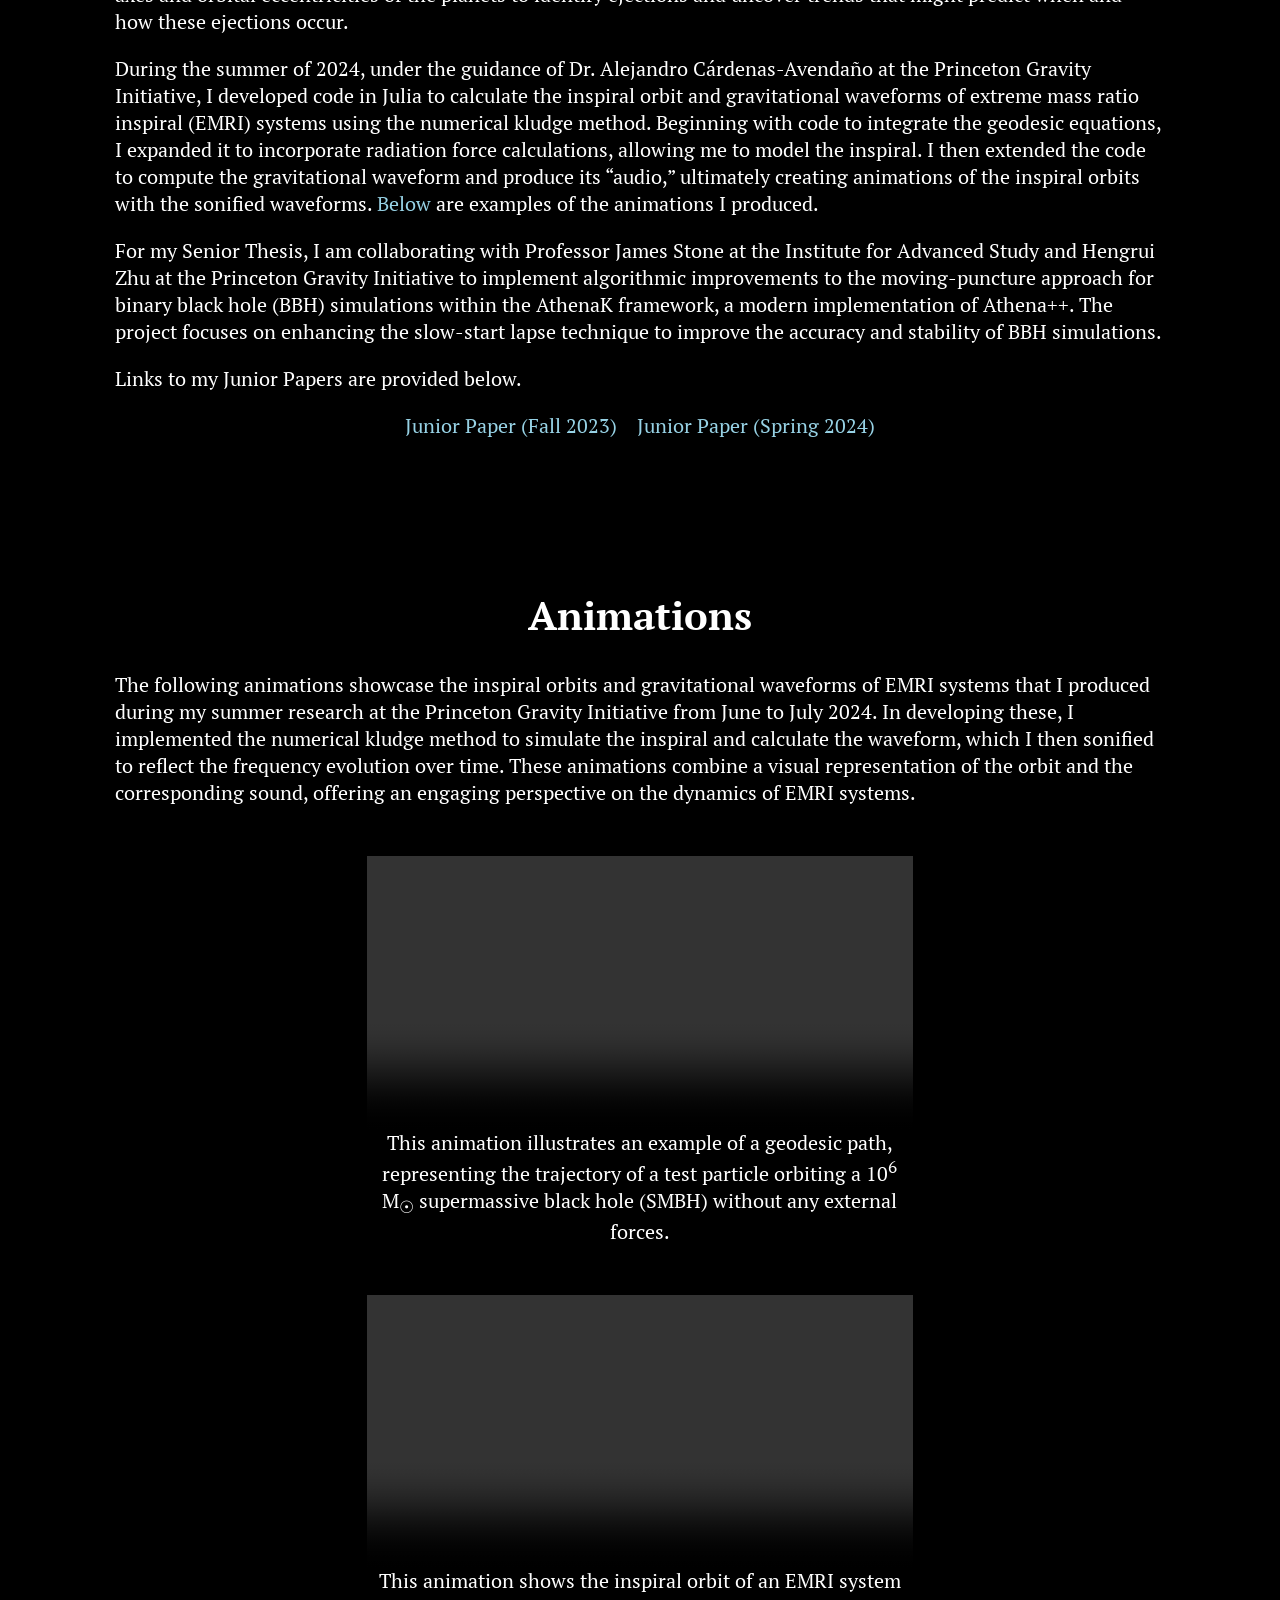
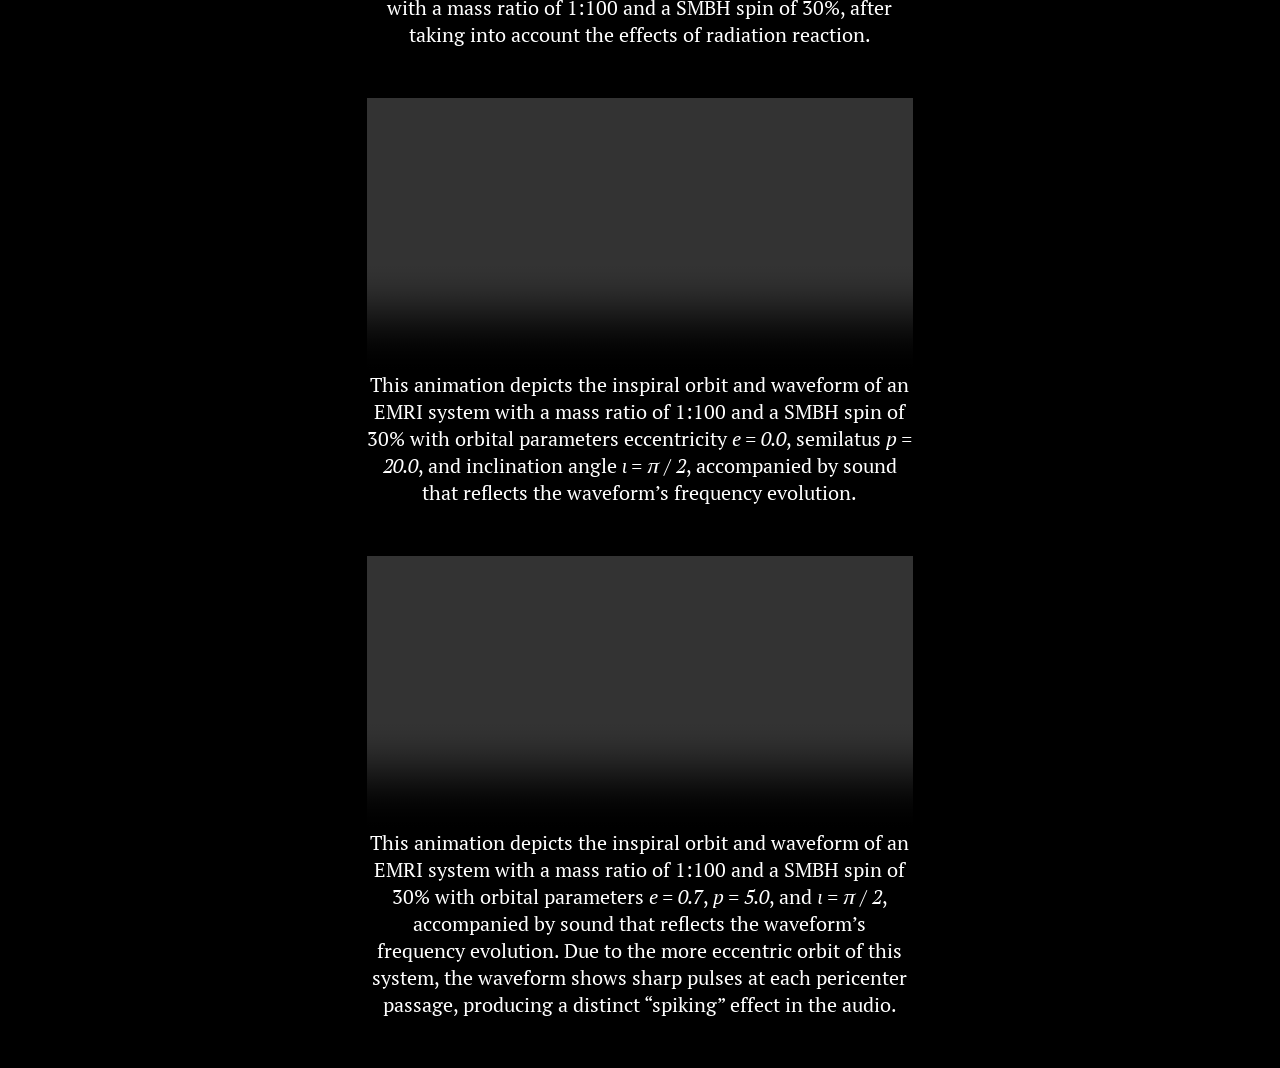
==== commit 289c9cab: "Changed name back" ====
--- a/index.html
+++ b/index.html
@@ -18,7 +18,7 @@
 
     <!-- Menu links -->
     <header>
-        <a href="#" class="logo">MY NAME</a>
+        <a href="#" class="logo">Chau Truong</a>
         <nav>
             <a href="#home" class="active">Home</a>
             <a href="#research" class="active">Research</a>
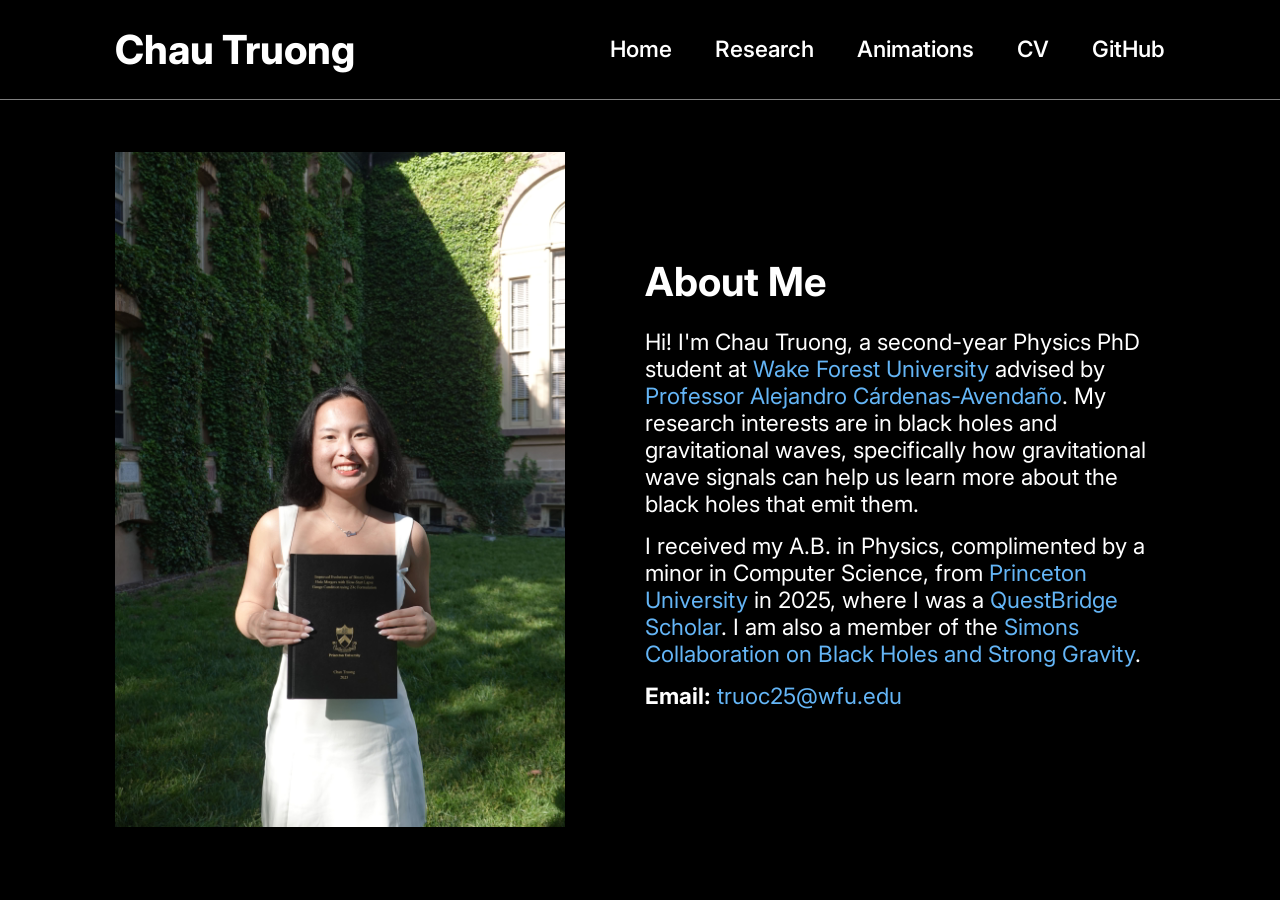
==== commit 547706d7: "Update index.html" ====
--- a/index.html
+++ b/index.html
@@ -6,7 +6,7 @@
     <meta name="viewport" content="width=device-width, initial-scale=1.0">
     <link rel="stylesheet" href="https://cdnjs.cloudflare.com/ajax/libs/font-awesome/6.5.2/css/all.min.css">
     <link rel="stylesheet" href="style.css">
-    <title>Chau Truong</title>
+    <title>Chau Truong — Home</title>
     <style>
         html {
             scroll-behavior: smooth;
@@ -18,12 +18,12 @@
 
     <!-- Menu links -->
     <header>
-        <a href="#" class="logo">Chau Truong</a>
+        <a href="index.html" class="logo">Chau Truong</a>
         <nav>
-            <a href="#home" class="active">Home</a>
-            <a href="#research" class="active">Research</a>
-            <a href="#animations" class="active">Animations</a>
-            <a href="cv-fall24.pdf" class="active" target="_blank">CV</a>
+            <a href="index.html" class="active">Home</a>
+            <a href="research.html" class="active">Research</a>
+            <a href="animations.html" class="active">Animations</a>
+            <a href="ChauTruong—CV.pdf" class="active" target="_blank">CV</a>
             <a href="https://github.com/chautruo15" class="active" target="_blank">GitHub</a>
         </nav>
         <div class="menu-toggle" onclick="toggleMenu()">
@@ -46,154 +46,41 @@
         });
     </script>
 
-    <!-- About me -->
+    <!-- About Me -->
     <section id="home" class="home">
+
         <div class="home-img">
-            <img src="faceboard.jpg" alt="" style="width: 350px; height: auto;">
+            <img src="photo.jpg" alt="" style="width: 450px; height: auto;">
         </div>
+
         <div class="home-content">
-            <h1>Hi! I'm <span>Chau</span></h1>
-            <h3 class="typing-text">I am a <span>first-year Physics PhD student</span> at Wake Forest University.</h3>
-            <!-- <p>
-                About me text
-            </p> -->
-            <p class="email"><b>Email:</b> <a href="mailto:truoc25@wfu.edu" style="color: #97d2e5">truoc25@wfu.edu</a></p>
+
+            <h2>About Me</h2>
+
+            <p>
+                Hi! I'm Chau Truong, a second-year Physics PhD student at 
+                <a href="https://physics.wfu.edu/" class="active" style="color: #64B5F6" target="_blank">Wake Forest University</a> 
+                advised by 
+                <a href="https://www.cardenas.sites.wfu.edu/" class="active" style="color: #64B5F6" target="_blank">Professor Alejandro Cárdenas-Avendaño</a>. 
+                My research interests are in black holes and gravitational waves, specifically how 
+                gravitational wave signals can help us learn more about the black holes that emit them.
+            </p>
+
+            <p>
+                I received my A.B. in Physics, complimented by a minor in Computer Science, 
+                from 
+                <a href="https://phy.princeton.edu/" class="active" style="color: #64B5F6" target="_blank">Princeton University</a> 
+                in 2025, where I was a 
+                <a href="https://www.questbridge.org/" class="active" style="color: #64B5F6" target="_blank">QuestBridge Scholar</a>. 
+                I am also a member of the 
+                <a href="https://simonscbhsg.com/" class="active" style="color: #64B5F6" target="_blank">Simons Collaboration on Black Holes and Strong Gravity</a>.
+            </p>
+
+            <p class="email"><b>Email:</b> <a href="mailto:truoc25@wfu.edu" style="color: #64B5F6">truoc25@wfu.edu</a></p>
+
         </div>
-    </section>
 
-    <!-- Research -->
-    <section id="research" class="research">
-        <h2>Research</h2>
-        <p>
-            Throughout my time as an undergrad, I have engaged in various 
-            research projects within the Department of Physics at Princeton University.
-        </p>
-
-        <p>
-            As a summer intern at the Princeton Gravity Initiative from June to July 2023, 
-            I worked under Dr. Delilah Gates and studied X-ray reflection spectroscopy, 
-            a technique used to measure the spin of a black hole (BH) that involves 
-            simulating and observing the Fe-K&alpha; line emission from the BH’s accretion disk. 
-            My project focused on modeling these broadened emission spectra using the open-source 
-            code Adaptive Analytical Ray Tracing (AART). AART simulates high-resolution images 
-            of BH accretion disks, calculating the disk radius from which observed photons 
-            were emitted and the redshift factor of the photons at each pixel on the image. 
-            Using these values obtained from AART, I implemented code to calculate the resulting 
-            emission spectrum for a given set of disk parameters, such as the BH spin and the 
-            inclination angle of the observer. To decrease the runtime when computing the spectra, 
-            I also helped to alter AART to create a polar grid rather than a Cartesian grid 
-            when simulating images. This research was extended into my Junior Fall Independent Work, 
-            where I modeled spectra for the accretion disk model of sub-Keplerian flow, in which the angular 
-            momentum from the standard model of circular Keplerian flow is rescaled. 
-        </p>
-
-        <p>
-            For my Junior Spring Independent Work, I worked under Professor Adam Burrows 
-            from the Department of Astrophysical Sciences to study the long-term stability 
-            and evolution of compact multi-planet systems. Using REBOUND, an open-source N-body code, 
-            I simulated the evolution of various planetary systems, modeling the time to instability 
-            as a function of the initial orbital separation between planets. Additionally, I examined 
-            the semi-major axes and orbital eccentricities of the planets to identify ejections and uncover 
-            trends that might predict when and how these ejections occur.
-        </p>
-
-        <p>
-            During the summer of 2024, under the guidance of Dr. Alejandro Cárdenas-Avendaño at the 
-            Princeton Gravity Initiative, I developed code in Julia to calculate the inspiral orbit 
-            and gravitational waveforms of extreme mass ratio inspiral (EMRI) systems using the numerical 
-            kludge method. Beginning with code to integrate the geodesic equations, I expanded it to 
-            incorporate radiation force calculations, allowing me to model the inspiral. I then extended 
-            the code to compute the gravitational waveform and produce its “audio,” ultimately creating 
-            animations of the inspiral orbits with the sonified waveforms. 
-            <a href="#animations" class="active" style="color: #97d2e5">Below</a> are examples of the 
-            animations I produced.
-        </p>
-
-        <p> 
-            For my Senior Thesis, I am collaborating with Professor James Stone at the Institute for 
-            Advanced Study and Hengrui Zhu at the Princeton Gravity Initiative to implement 
-            algorithmic improvements to the moving-puncture approach for binary black hole (BBH) 
-            simulations within the AthenaK framework, a modern implementation of Athena++. 
-            The project focuses on enhancing the slow-start lapse technique to improve the 
-            accuracy and stability of BBH simulations.
-        </p>
-
-        <!-- JP links -->
-        <p>Links to my Junior Papers are provided below.</p>
-        <div class="jp-pdfs">
-            <a href="fall-jp.pdf" style="color: #97d2e5" target="_blank">Junior Paper (Fall 2023)</a>
-            <a href="spring-jp.pdf" style="color: #97d2e5" target="_blank">Junior Paper (Spring 2024)</a>
-        </div>
-    </section>
-
-    <!-- Animations -->
-    <section id="animations" class="animations">
-        <h2>Animations</h2>
-        <p>
-            The following animations showcase the inspiral orbits and 
-            gravitational waveforms of EMRI systems that I produced during 
-            my summer research at the Princeton Gravity Initiative from June 
-            to July 2024. In developing these, I implemented the numerical 
-            kludge method to simulate the inspiral and calculate the waveform, 
-            which I then sonified to reflect the frequency evolution over time. 
-            These animations combine a visual representation of the orbit and 
-            the corresponding sound, offering an engaging perspective on the 
-            dynamics of EMRI systems.
-        </p>
-    
-        <!-- MP4s -->
-        <div class="video-container">
-            <video controls>
-                <source src="./geodesics-two-panel.mp4" type="video/mp4">
-            </video>
-            <p>
-                This animation illustrates an example of a geodesic path, 
-                representing the trajectory of a test particle orbiting a 
-                10<sup>6</sup> M<sub>&#x2609;</sub> supermassive black hole 
-                (SMBH) without any external forces.
-            </p>
-        </div>
-    
-        <div class="video-container">
-            <video controls>
-                <source src="./inspiral-two-panel.mp4" type="video/mp4">
-            </video>
-            <p>
-                This animation shows the inspiral orbit of an EMRI system with 
-                a mass ratio of 1:100 and a SMBH spin of 30%, after taking into 
-                account the effects of radiation reaction.
-            </p>
-        </div>
-    
-        <div class="video-container">
-            <video controls>
-                <source src="./inspiral-waveform-animation-sound-e0.0-p20.0-iota1.57-v2.mp4" type="video/mp4">
-            </video>
-            <p>
-                This animation depicts the inspiral orbit and waveform of an 
-                EMRI system with a mass ratio of 1:100 and a SMBH spin of 30% 
-                with orbital parameters eccentricity <i>e = 0.0</i>, semilatus <i>p = 20.0</i>, 
-                and inclination angle <i>&iota; = &pi; / 2</i>, accompanied by sound that 
-                reflects the waveform’s frequency evolution.
-            </p>
-        </div>
-    
-        <div class="video-container">
-            <video controls>
-                <source src="./inspiral-waveform-animation-sound-e0.7-p5.0-iota1.57-v2.mp4" type="video/mp4">
-            </video>
-            <p>
-                This animation depicts the inspiral orbit and waveform of an 
-                EMRI system with a mass ratio of 1:100 and a SMBH spin of 30% 
-                with orbital parameters <i>e = 0.7</i>, <i>p = 5.0</i>, and 
-                <i>&iota; = &pi; / 2</i>, accompanied by sound that reflects the 
-                waveform’s frequency evolution. Due to the more eccentric 
-                orbit of this system, the waveform shows sharp pulses at 
-                each pericenter passage, producing a distinct “spiking” 
-                effect in the audio.
-            </p>
-        </div>
-    </section>    
+    </section>   
 
 </body>
 
--- a/style.css
+++ b/style.css
@@ -1,9 +1,9 @@
-@import url('https://fonts.googleapis.com/css2?family=PT+Serif:ital,wght@0,400;0,700;1,400;1,700&display=swap');
+@import url('https://fonts.googleapis.com/css2?family=Inter:ital,opsz,wght@0,14..32,100..900;1,14..32,100..900&family=Lato:ital,wght@0,100;0,300;0,400;0,700;0,900;1,100;1,300;1,400;1,700;1,900&family=Noto+Sans:ital,wght@0,100..900;1,100..900&family=Open+Sans:ital,wght@0,300..800;1,300..800&family=Roboto:ital,wght@0,100..900;1,100..900&display=swap');
 
 *{
     border: none;
     box-sizing: border-box;
-    font-family: 'PT Serif';
+    font-family: 'Inter';
     margin: 0;
     outline: none;
     padding: 0;
@@ -30,15 +30,17 @@
     display: flex;
     justify-content: space-between;
     width: 100%;
-    padding: 2rem 9%;
+    padding: 2.5rem 9%;
     z-index: 100;
-}
-
+    border-bottom: 0.5px solid gray;
+}
+
+/* Name */
 .logo{
     color: white;
     cursor: pointer;
     font-size: 4rem;
-    font-weight: 1000;
+    font-weight: 750;
     transition: 0.5s ease;
 }
 
@@ -46,22 +48,23 @@
     transform: scale(1.1);
 }
 
+/* Menu options */
 nav a {
     border-bottom: 3px solid transparent; 
     color: white;
     display: inline-block;
-    font-size: 2rem;
+    font-size: 2.25rem;
     font-weight: 550;
     margin-left: 4rem;
     transition: transform 0.3s ease, color 0.3s ease;
 }
 
 nav a:hover {
-    border-bottom: 3px solid #87b2d3;
-    color: #87b2d3;
+    border-bottom: 3px solid white;
     transform: scale(1.1);
 }
 
+/* Menu */
 .menu-toggle {
     color: white;
     cursor: pointer;
@@ -78,6 +81,7 @@
     transform: scale(1.1);
 }
 
+/* Smaller screen */
 @media (max-width: 1050px) {
     .menu-toggle {
         cursor: pointer;
@@ -119,16 +123,18 @@
     }
 
     nav a:hover {
-        color: #87b2d3;
+        border-bottom: 3px solid white;
+        transform: scale(1.1);
     }
 }
 
 section{
     min-height: 100vh;
     padding: 5rem 9% 5rem;
-    padding-top: 10rem;
-}
-
+    padding-top: 13rem;
+}
+
+/* Home */
 .home{
     align-items: center;
     background-color: black;
@@ -137,31 +143,32 @@
     justify-content: center;
 }
 
-.home .home-content h1{
-    font-size: 6rem;
-    font-weight: 700;
+/* About Me heading */
+.home-content h2{
+    color: white;
+    font-size: 4rem;
     line-height: 1.3;
-}
-
-span{
-    color: #87b2d3;
-}
-
-.home-content h3{
-    font-size: 3.5rem;
-    font-weight: 700;
-    margin-bottom: 1rem;
-}
-
+    margin-bottom: 2rem;
+    text-align: left; 
+}
+
+/* About Me content */
 .home-content p{
-    font-size: 1.75rem;
-}
-
+    font-size: 2.25rem;
+    margin-bottom: 1.5rem;
+}
+
+/* About Me email */
 .home-content .email {
-    font-size: 1.75rem;
-    margin-top: 1.5rem;
-}
-
+    font-size: 2.25rem;
+    margin-bottom: 1.5rem;
+}
+
+.home-content a:hover {
+    border-bottom: 1.5px solid #64B5F6;
+}
+
+/* Photo */
 .home-img{
     border-radius: 50%;
 }
@@ -169,7 +176,6 @@
 .home-img img{
     position: relative;
     width: 32vw;
-    border-radius: 3%;
     transition: 0.2s linear;
 }
 
@@ -178,25 +184,29 @@
         align-items: center;
         flex-direction: column;
     }
+    .home-content h2{
+        text-align: center;
+    }
     .home-content {
         order: 1;
-        margin-top: 5rem;
-        text-align: center;
+        margin-top: 1rem;
+        text-align: left;
     }
     .home-img {
         order: 2;
     }
 }
 
+/* Research */
 .research {
-    /* align-items: center; */
     background-color: black;
     display: flex;
     flex-direction: column;
-    gap: 2rem;
+    gap: 1rem;
     text-align: left; 
 }
 
+/* Research heading */
 .research h2 {
     color: white;
     font-size: 4rem;
@@ -205,22 +215,23 @@
     text-align: center; 
 }
 
+/* Research content */
 .research p {
-    font-size: 2rem;
-}
-
-.jp-pdfs {
-    display: flex;
-    font-size: 2rem;
-    gap: 2rem;
-    justify-content: center;
-}
-
+    font-size: 2.25rem;
+    margin-bottom: 1.5rem;
+}
+
+.research a:hover {
+    border-bottom: 1.5px solid #64B5F6;
+}
+
+/* Animations */
 .animations {
     background-color: black;
     display: flex;
     flex-direction: column;
-    gap: 2rem;
+    gap: 1rem;
+    text-align: left; 
 }
 
 .animations h2 {
@@ -228,12 +239,12 @@
     font-size: 4rem;
     line-height: 1.3;
     margin-bottom: 1rem;
-    text-align: center;
+    text-align: center; 
 }
 
 .animations p:first-of-type { 
-    font-size: 2rem;
-    text-align: left;
+    font-size: 2.25rem;
+    margin-bottom: 1.5rem;
 }
 
 .animations .video-container {
@@ -242,7 +253,7 @@
     width: 50%;
     max-width: 100%;
     text-align: center;
-    padding-top: 3rem;
+    padding-top: 2rem;
 }
 
 .animations .video-container video {
@@ -251,9 +262,9 @@
 }
 
 .animations .video-container p {
-    font-size: 2rem;
+    font-size: 2.25rem;
+    margin-bottom: 1.5rem;
     text-align: center;
-    margin: 0;
 }
 
 @media (max-width: 1300px) {
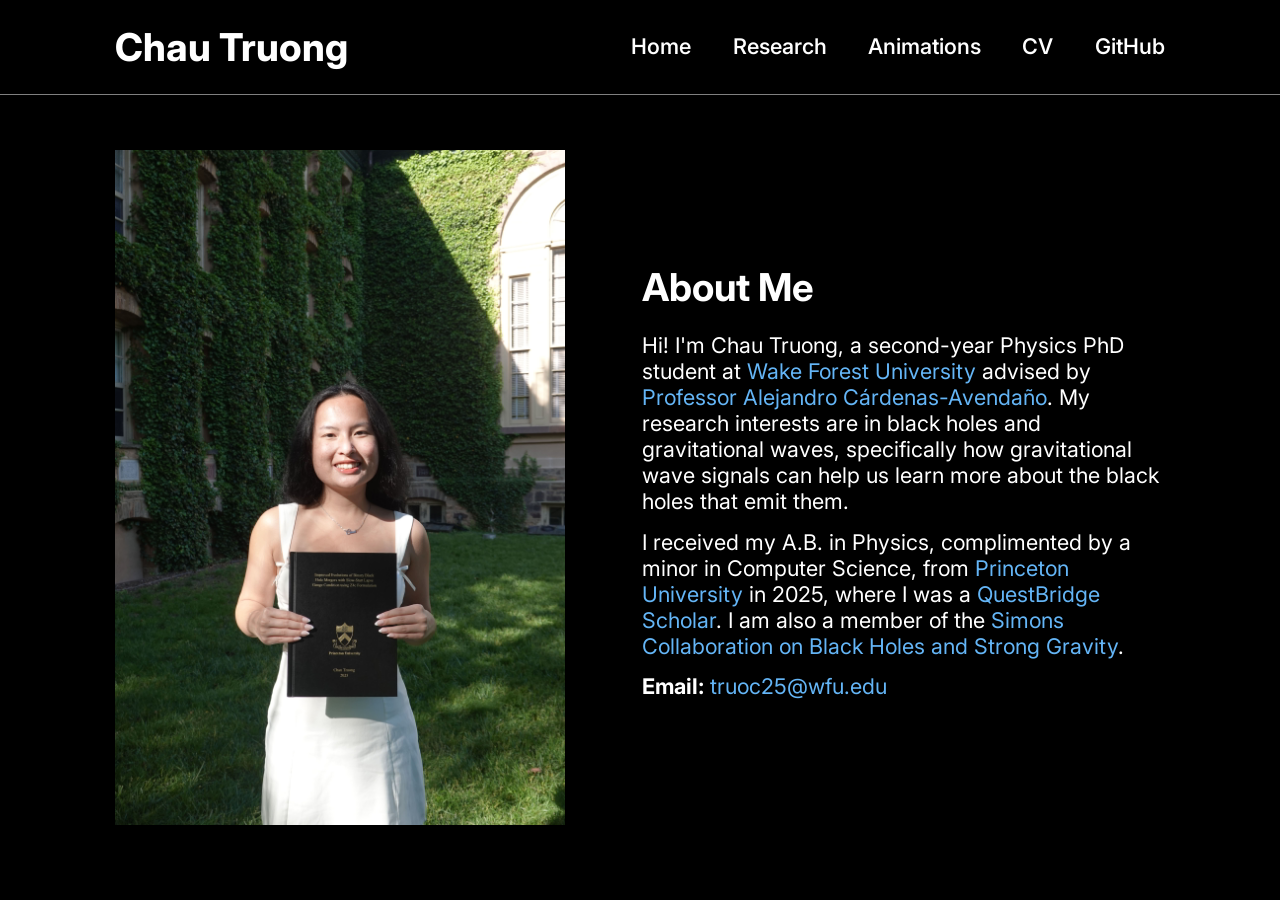
==== commit 5efc5e97: "Toggle menu icon" ====
--- a/index.html
+++ b/index.html
@@ -37,11 +37,15 @@
 
         menuToggle.addEventListener('click', () => {
             nav.classList.toggle('active');
+            menuToggle.classList.toggle('is-open');
+            menuToggle.innerHTML = nav.classList.contains('active') ? '✕' : '☰';
         });
 
         window.addEventListener('resize', () => {
             if (window.innerWidth > 1050) {
-                nav.classList.remove('active'); // Remove 'active' class if screen width exceeds 1050px
+                nav.classList.remove('active');
+                menuToggle.classList.remove('is-open');
+                menuToggle.innerHTML = '☰';
             }
         });
     </script>
--- a/style.css
+++ b/style.css
@@ -1,37 +1,30 @@
 @import url('https://fonts.googleapis.com/css2?family=Inter:ital,opsz,wght@0,14..32,100..900;1,14..32,100..900&family=Lato:ital,wght@0,100;0,300;0,400;0,700;0,900;1,100;1,300;1,400;1,700;1,900&family=Noto+Sans:ital,wght@0,100..900;1,100..900&family=Open+Sans:ital,wght@0,300..800;1,300..800&family=Roboto:ital,wght@0,100..900;1,100..900&display=swap');
 
 *{
-    border: none;
     box-sizing: border-box;
     font-family: 'Inter';
     margin: 0;
-    outline: none;
-    padding: 0;
     text-decoration: none;
 }
 
 html{
-    font-size: 62.5%;
+    font-size: 60%;
 }
 
 body{
     background-color: black;
     color: white;
     width: 100%;
-    height: 100vh;
 }
 
 header{
     position: fixed;
-    top: 0;
-    left: 0;
     align-items: center;
     background-color: black;
     display: flex;
     justify-content: space-between;
     width: 100%;
     padding: 2.5rem 9%;
-    z-index: 100;
     border-bottom: 0.5px solid gray;
 }
 
@@ -41,7 +34,6 @@
     cursor: pointer;
     font-size: 4rem;
     font-weight: 750;
-    transition: 0.5s ease;
 }
 
 .logo:hover {
@@ -56,7 +48,6 @@
     font-size: 2.25rem;
     font-weight: 550;
     margin-left: 4rem;
-    transition: transform 0.3s ease, color 0.3s ease;
 }
 
 nav a:hover {
@@ -69,12 +60,8 @@
     color: white;
     cursor: pointer;
     display: none;
-    font-size: 4rem;
+    font-size: 5rem;
     position: absolute; 
-    top: 1.2rem;
-    right: 1.2rem;
-    z-index: 101;
-    transition: 0.5s ease;
 }
 
 .menu-toggle:hover {
@@ -88,17 +75,24 @@
         display: block;
         position: absolute;
         top: 1rem;
-        right: 1rem;
+        right: 3rem;
+    }
+    .menu-toggle.is-open {
+        top: 2.1rem;
+        right: 3.5rem;
+        font-size: 5rem;
+        position: absolute; 
+        font-size: 4rem;
+        font-weight: 1000;
     }
     nav {
         position: absolute;
-        top: 90px;
-        right: 0;
-        width: 98.5%;
+        top: 9.9rem;
+        right: 0rem;
+        width: 100%;
         max-height: 0;
         background-color: black;
         overflow: hidden;
-        transform: translateY(-20px);
         transition: max-height 0.5s ease-in-out, transform 0.5s ease-in-out;
         display: flex;
         flex-direction: column;
@@ -107,19 +101,18 @@
     
     nav.active {
         visibility: visible;
-        max-height: 500px;
-        padding-bottom: 0.65rem;
-        transform: translateY(0);
+        max-height: 35rem;
         transition: max-height 0.5s ease-in-out, transform 0.5s ease-in-out;
+        border-bottom: 0.5px solid gray;
     }
 
     nav a {
+        border-bottom: 3px solid transparent; 
+        color: white;
         display: inline-block;
-        font-size: 2rem;
-        margin: 0.75rem;
-        color: white;
-        text-decoration: none;
-        transition: color 0.3s ease;
+        font-size: 2.25rem;
+        font-weight: 550;
+        margin: 1.5rem;
     }
 
     nav a:hover {
@@ -168,32 +161,38 @@
     border-bottom: 1.5px solid #64B5F6;
 }
 
-/* Photo */
-.home-img{
-    border-radius: 50%;
-}
-
-.home-img img{
-    position: relative;
-    width: 32vw;
-    transition: 0.2s linear;
-}
-
 @media (max-width: 1050px) {
     .home {
-        align-items: center;
+        background-color: black;
+        display: flex;
         flex-direction: column;
-    }
-    .home-content h2{
-        text-align: center;
-    }
+        gap: 1rem;
+    }
+
     .home-content {
         order: 1;
-        margin-top: 1rem;
-        text-align: left;
-    }
+    }
+    .home-content h2{
+        color: white;
+        font-size: 4rem;
+        line-height: 1.3;
+        margin-bottom: 2rem;
+        text-align: center; 
+    }
+    .home-content p{
+        font-size: 2.25rem;
+        margin-bottom: 1.5rem;
+        text-align: left; 
+    }
+
     .home-img {
         order: 2;
+    }
+    .home-img img{
+        margin-top: 1.5rem;
+        margin-bottom: 1.5rem;
+        max-width: 100%;
+        text-align: center; 
     }
 }
 
@@ -250,7 +249,7 @@
 .animations .video-container {
     margin: auto;
     display: block;
-    width: 50%;
+    width: 80rem;
     max-width: 100%;
     text-align: center;
     padding-top: 2rem;
@@ -263,66 +262,7 @@
 
 .animations .video-container p {
     font-size: 2.25rem;
+    margin-top: 1.5rem;
     margin-bottom: 1.5rem;
     text-align: center;
 }
-
-@media (max-width: 1300px) {
-    .animations .video-container {
-        width: 52%;
-    }
-}
-
-@media (max-width: 1200px) {
-    .animations .video-container {
-        width: 55%;
-    }
-}
-
-@media (max-width: 1100px) {
-    .animations .video-container {
-        width: 57%;
-    }
-}
-
-@media (max-width: 1000px) {
-    .animations .video-container {
-        width: 60%;
-    }
-}
-
-@media (max-width: 900px) {
-    .animations .video-container {
-        width: 65%;
-    }
-}
-
-@media (max-width: 800px) {
-    .animations .video-container {
-        width: 70%;
-    }
-}
-
-@media (max-width: 700px) {
-    .animations .video-container {
-        width: 75%;
-    }
-}
-
-@media (max-width: 600px) {
-    .animations .video-container {
-        width: 80%;
-    }
-}
-
-@media (max-width: 500px) {
-    .animations .video-container {
-        width: 90%;
-    }
-}
-
-@media (max-width: 400px) {
-    .animations .video-container {
-        width: 98%;
-    }
-}
